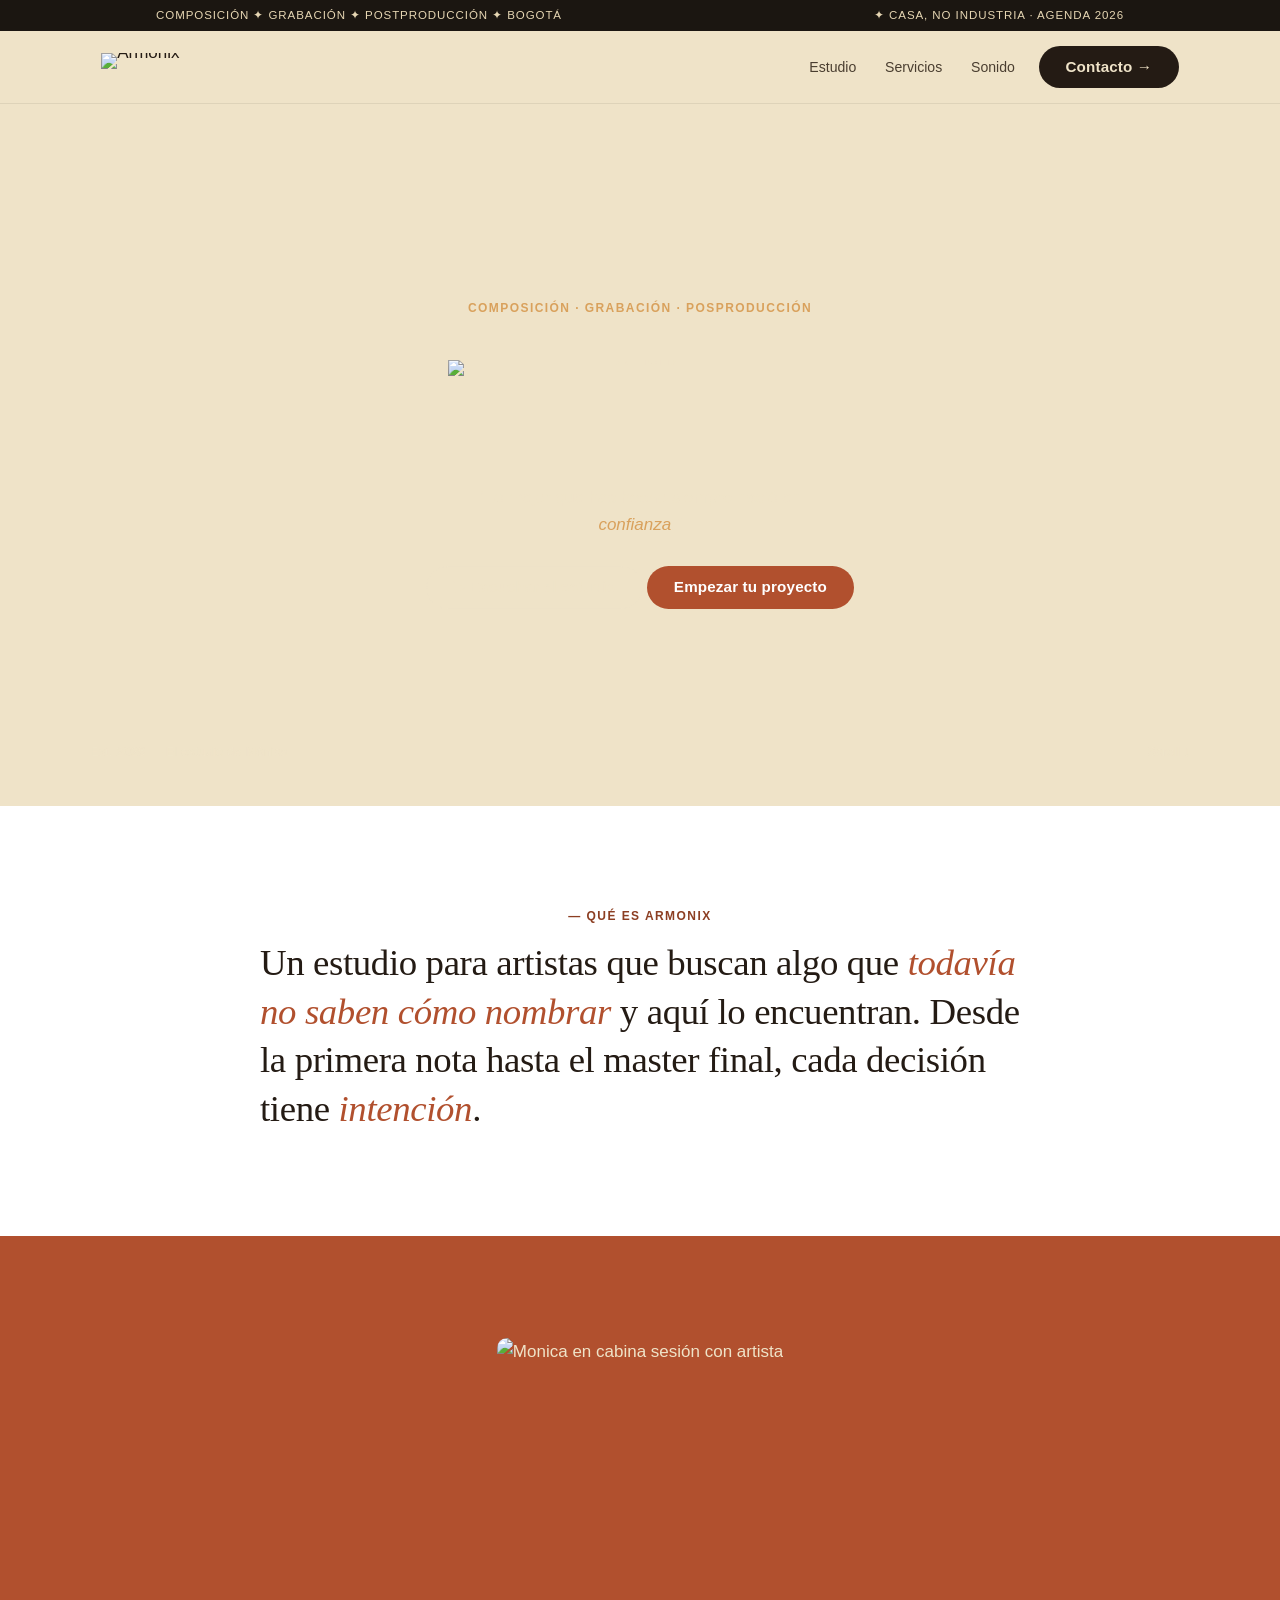
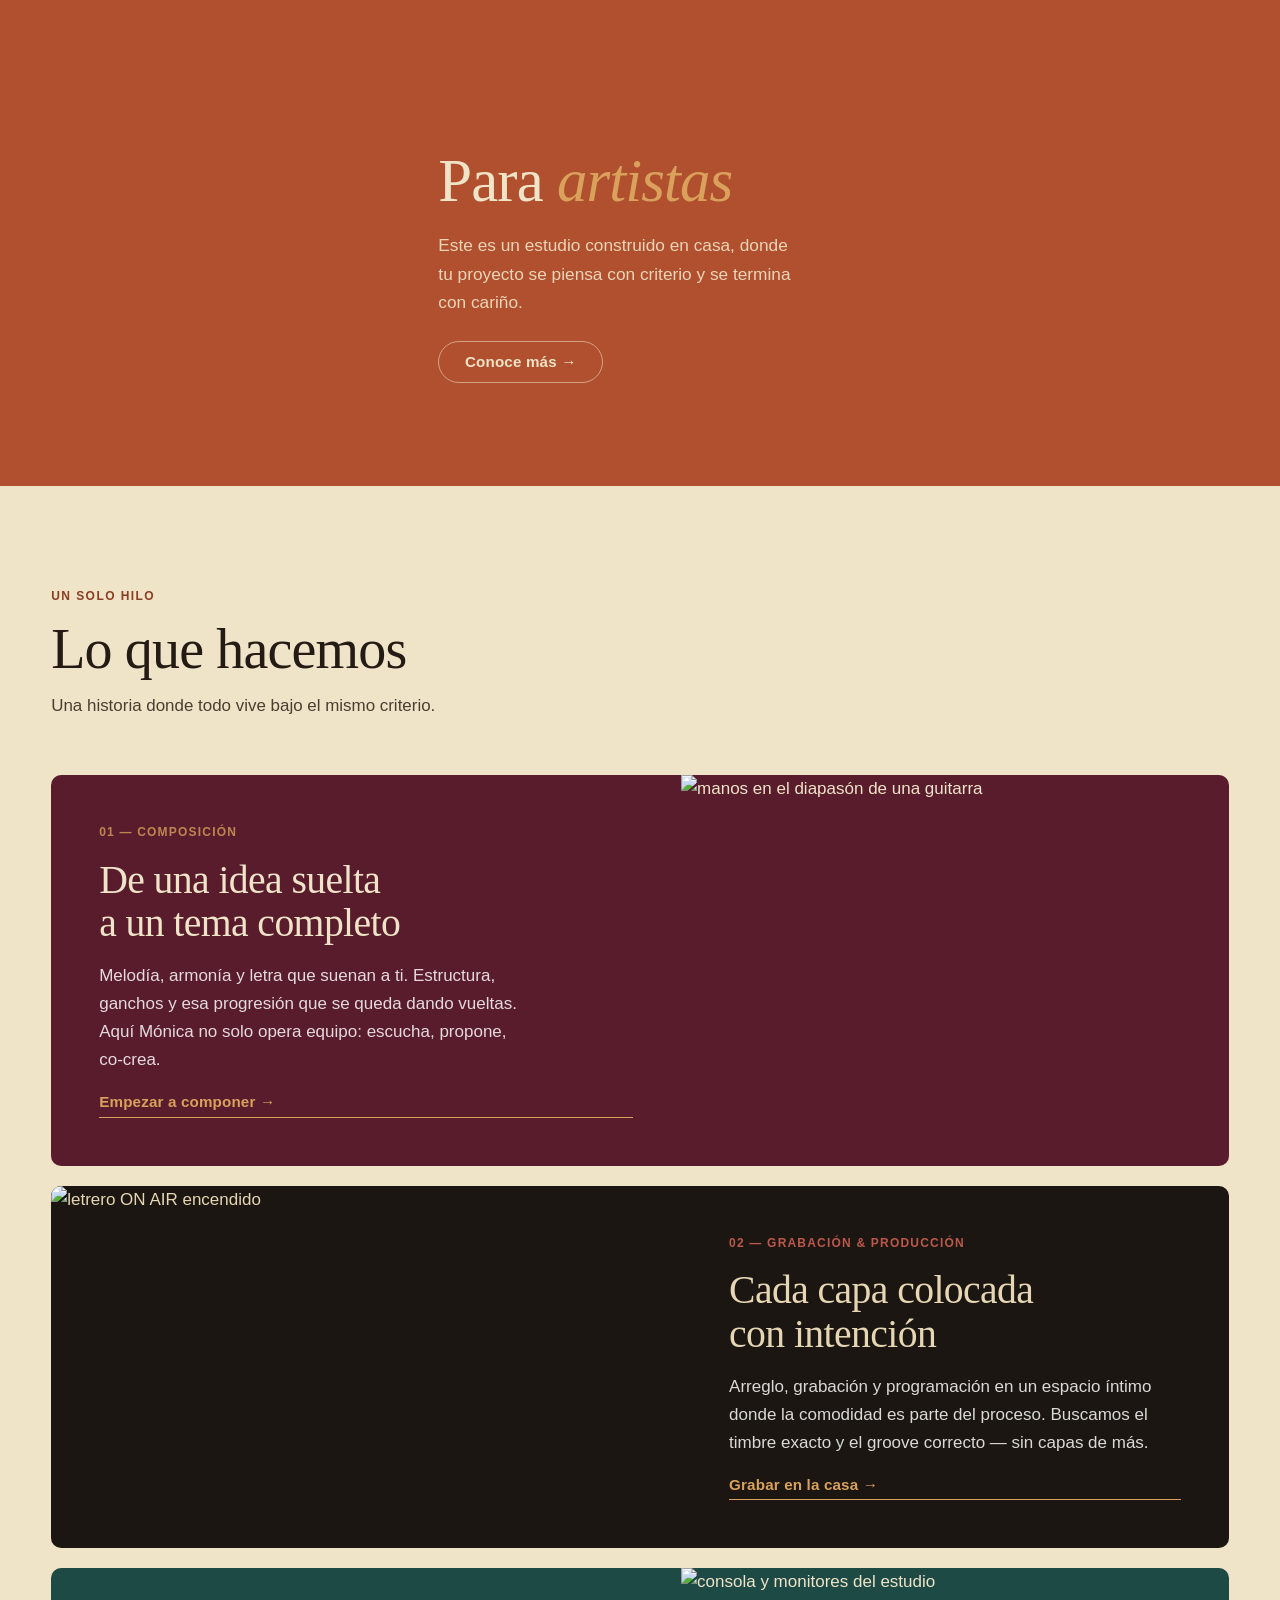
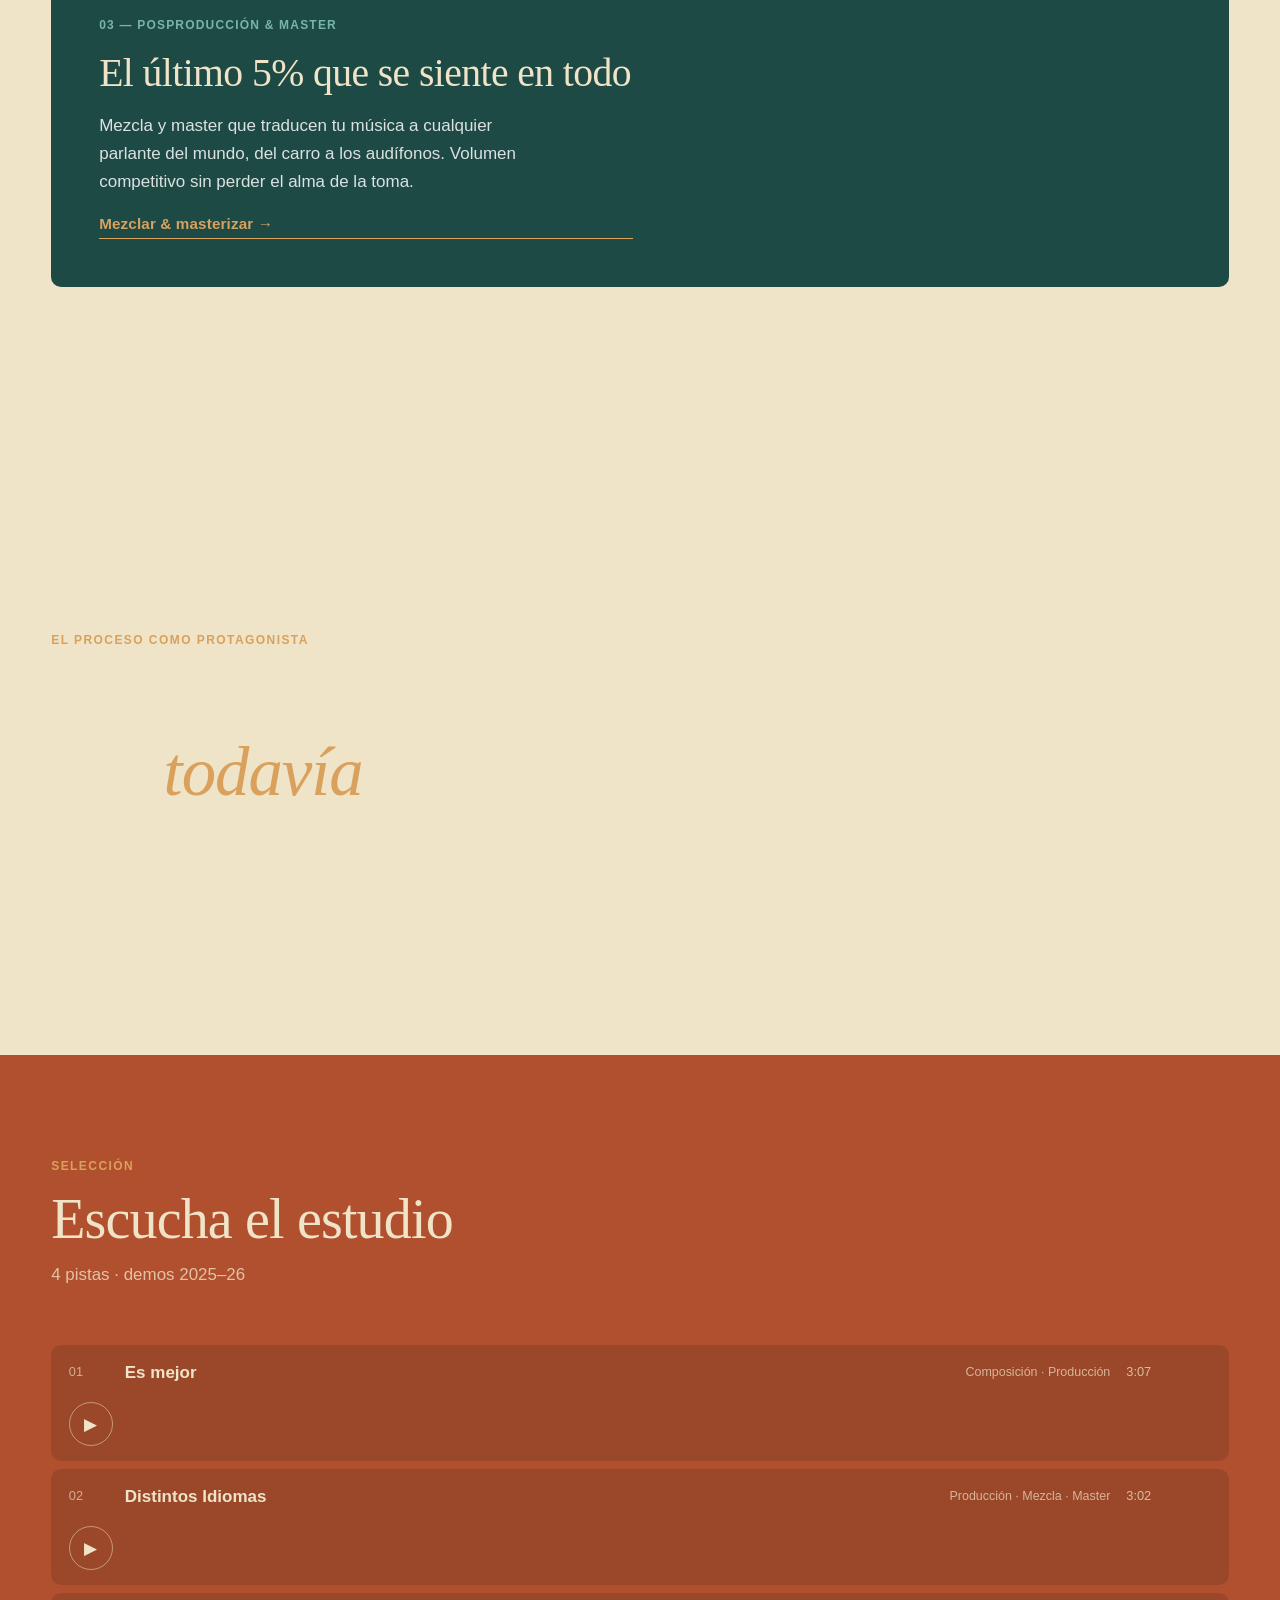
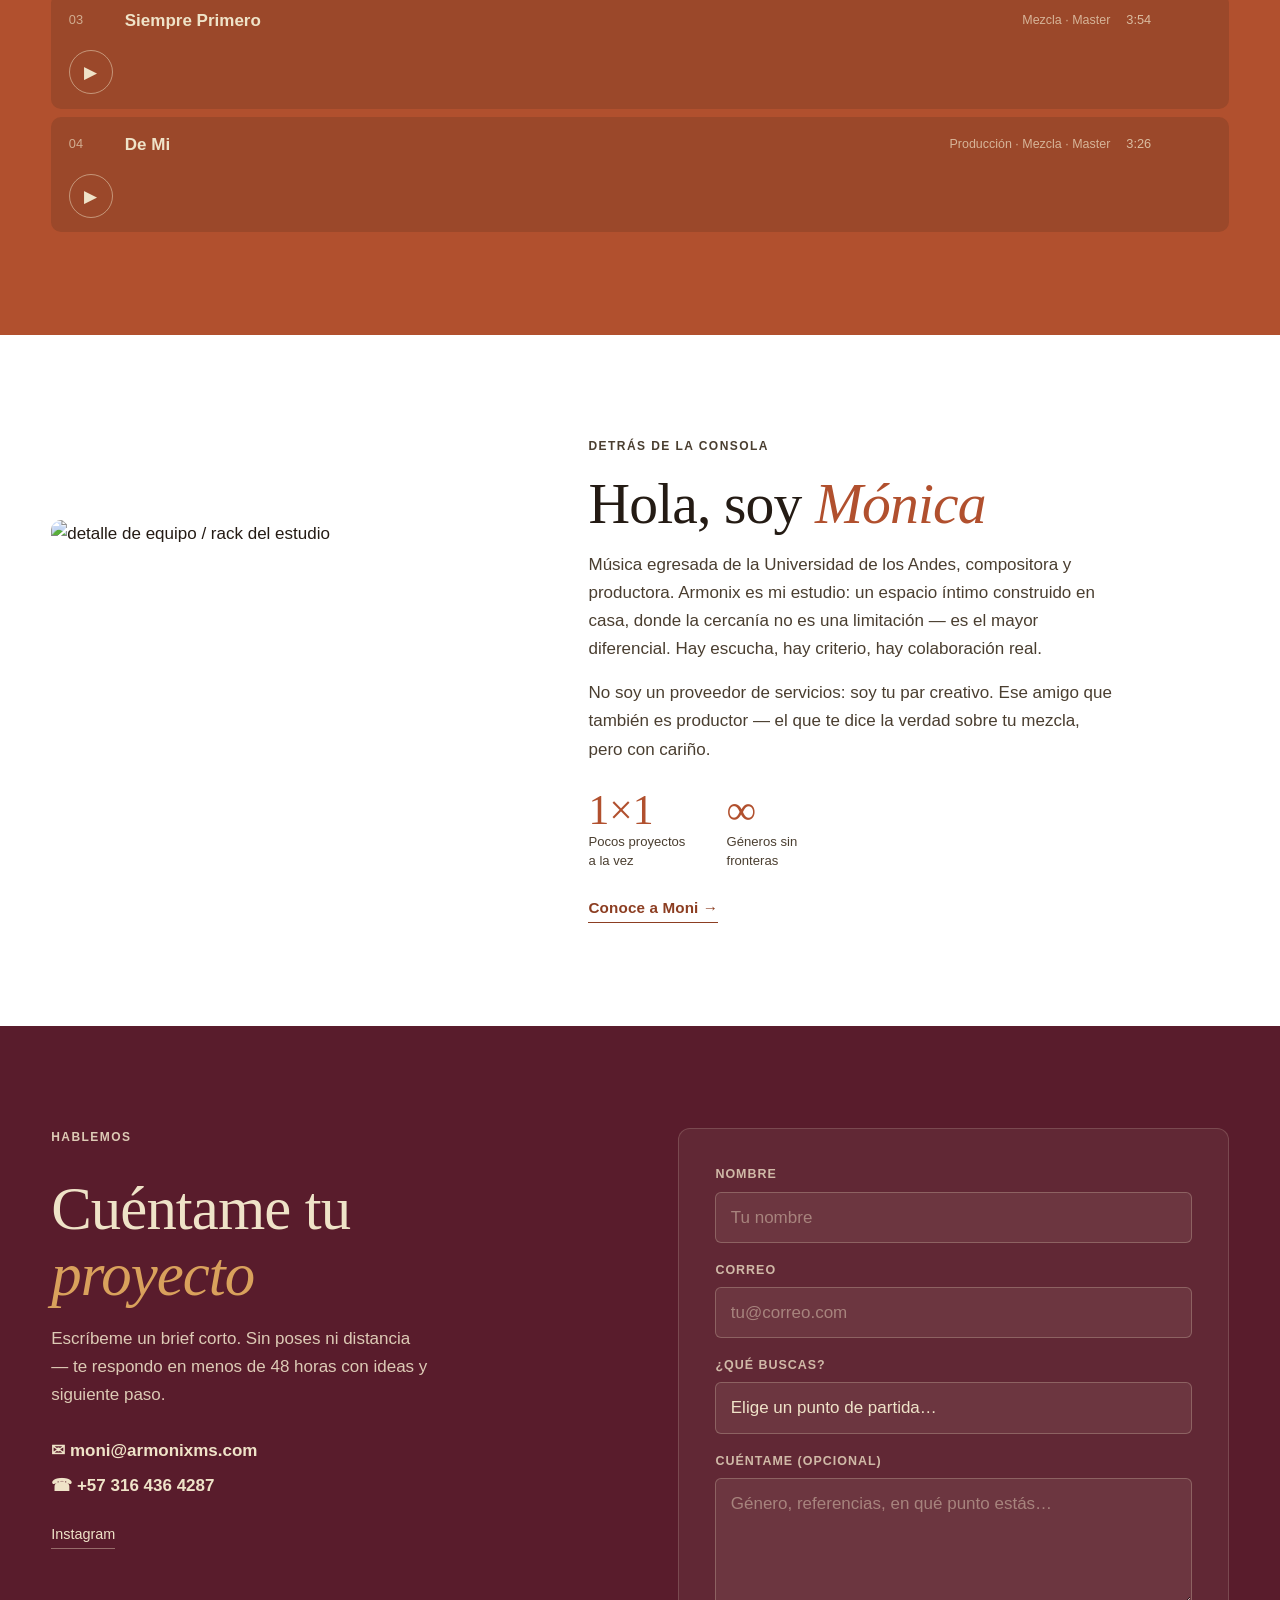
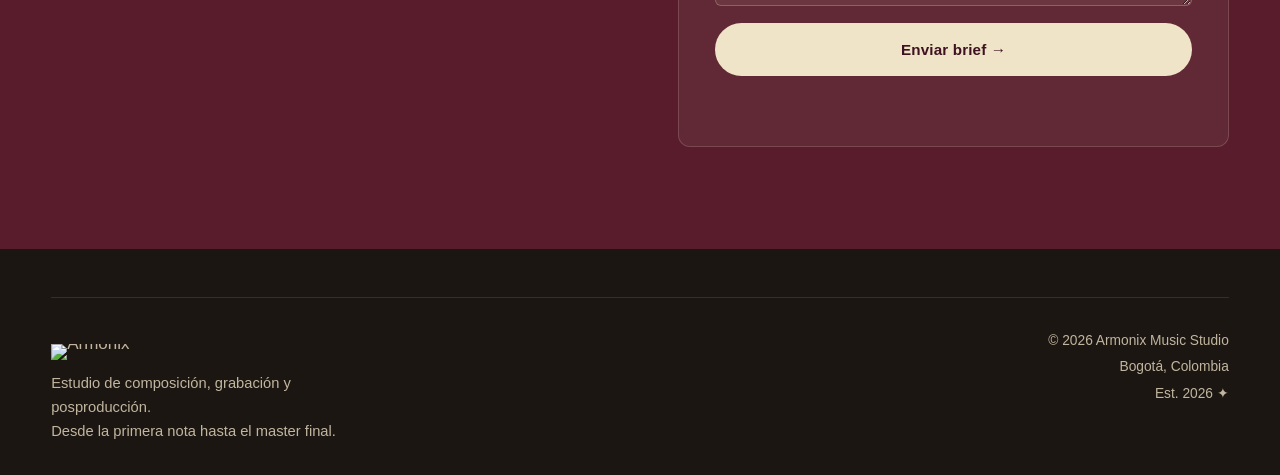
==== hidden.html @ f36034ac "create soon page, hide index page" ====
<!DOCTYPE html>
<html lang="es">
<head>
    <meta charset="UTF-8">
    <meta name="viewport" content="width=device-width, initial-scale=1.0">
    <title>Armonix — Estudio de composición, grabación y posproducción</title>
    <meta name="description" content="Armonix, el estudio de Mónica. Composición, grabación y posproducción en Bogotá. Casa, no industria.">
    <link rel="preconnect" href="https://fonts.googleapis.com">
    <link rel="preconnect" href="https://fonts.gstatic.com" crossorigin>
    <link href="https://fonts.googleapis.com/css2?family=Fraunces:ital,opsz,wght@0,9..144,300;0,9..144,400;0,9..144,500;0,9..144,600;1,9..144,400;1,9..144,500&family=Inter:wght@400;500;600;700&display=swap" rel="stylesheet">
    <link rel="stylesheet" href="styles.css">
    <link rel="stylesheet" href="header.css">
    <link rel="stylesheet" href="hero.css">
    <link rel="stylesheet" href="player.css">
</head>
<body>

<div class="ticker-top" aria-hidden="true">
    <span class="ticker-text">Composición ✦ Grabación ✦ Postproducción ✦ Bogotá</span>
    <span class="ticker-text-end">✦ Casa, no industria · Agenda 2026</span>
</div>

<header class="site-header">
    <div class="header-inner">
        <a href="#top" class="logo">
            <img src="https://storage.armonixms.com/logo/armonix.svg" alt="Armonix" class="logo-img">
        </a>
        <div class="header-right">
            <nav class="main-nav" id="mainNav">
                <button class="nav-close" id="navClose" aria-label="Cerrar menú">✕</button>
                <a href="#que-es">Estudio</a>
                <a href="#servicios">Servicios</a>
                <a href="#sonido">Sonido</a>
            </nav>
            <div>
                <a href="#contacto" class="btn btn-dark">Contacto →</a>
            </div>
            <button class="nav-toggle" id="navToggle" aria-label="Abrir menú" aria-expanded="false">
                <span></span><span></span><span></span>
            </button>
        </div>
    </div>
</header>

<main id="top">

    <!-- HERO -->
    <section class="hero" id="hero">
        <div class="hero-carousel" aria-hidden="true">
            <div class="hero-slide is-active" style="background-image: url(https://storage.armonixms.com/img/hero/1.jpg)"></div>
            <div class="hero-slide" style="background-image: url(https://storage.armonixms.com/img/hero/2.jpg)"></div>
            <div class="hero-slide" style="background-image: url(https://storage.armonixms.com/img/hero/3.jpg)"></div>

        </div>

        <div class="hero-content">
            <p class="eyebrow hero-eyebrow">Composición · Grabación · Posproducción</p>
            <a href="#top" class="logo">
                <img src="https://storage.armonixms.com/logo/armonix-cream.svg" alt="Armonix" class="logo-img">
            </a>
            <p class="hero-quote">“Lo mejor que has hecho siempre nació en<br class="lb"> <em>confianza</em>.”</p>
            <div class="hero-ctas">
                <a href="#sonido" class="btn btn-ghost">▶ Escuchar el estudio</a>
                <a href="#contacto" class="btn btn-solid">Empezar tu proyecto</a>
            </div>
        </div>

        <div class="hero-foot">
            <span>Est. 2026 — El estudio de Mónica</span>
            <span class="scroll-hint">Scroll ↓</span>
        </div>
    </section>

    <!-- QUÉ ES ARMONIX -->
    <section class="section section-white" id="que-es">
        <div class="narrow">
            <p class="eyebrow center">— Qué es Armonix</p>
            <p class="lede center">
                Un estudio para artistas que buscan algo que <em>todavía no saben cómo nombrar</em>
                y aquí lo encuentran. Desde la primera nota hasta el master final, cada
                decisión tiene <em class="accent">intención</em>.
            </p>
        </div>
    </section>

    <!-- PARA ARTISTAS -->
    <section class="section section-rust para-artistas">
        <img class="para-media" src="https://storage.armonixms.com/Fotos/Para%20artistas.jpg" alt="Monica en cabina sesión con artista">
        <div class="para-copy">
            <h2>Para <em>artistas</em></h2>
            <p>Este es un estudio construido en casa, donde tu proyecto se piensa con criterio y se termina con cariño.</p>
            <a href="#servicios" class="btn btn-outline-light">Conoce más →</a>
        </div>
    </section>

    <!-- LO QUE HACEMOS -->
    <section class="section section-cream" id="servicios">
        <div class="section-head">
            <p class="eyebrow">Un solo hilo</p>
            <h2>Lo que hacemos</h2>
            <p class="section-sub">Una historia donde todo vive bajo el mismo criterio.</p>
        </div>

        <div class="services-grid">

            <article class="service-card card-maroon">
                <div class="service-copy">
                    <p class="service-num">01 — Composición</p>
                    <h3>De una idea suelta a un tema completo</h3>
                    <p>Melodía, armonía y letra que suenan a ti. Estructura, ganchos y esa progresión que se queda dando vueltas. Aquí Mónica no solo opera equipo: escucha, propone, co-crea.</p>
                    <a href="#contacto" class="link-arrow">Empezar a componer →</a>
                </div>
                <img class="service-media" src="https://storage.armonixms.com/img/servicios/1.jpg" alt="manos en el diapasón de una guitarra">
            </article>

            <article class="service-card card-black">
                <img class="service-media" src="https://storage.armonixms.com/Fotos/Cada%20capa%20colocada%20con%20intencion.jpg" alt="letrero ON AIR encendido">
                <div class="service-copy">
                    <p class="service-num">02 — Grabación &amp; Producción</p>
                    <h3>Cada capa colocada con intención</h3>
                    <p>Arreglo, grabación y programación en un espacio íntimo donde la comodidad es parte del proceso. Buscamos el timbre exacto y el groove correcto — sin capas de más.</p>
                    <a href="#contacto" class="link-arrow">Grabar en la casa →</a>
                </div>
            </article>

            <article class="service-card card-teal">
                <div class="service-copy">
                    <p class="service-num">03 — Posproducción &amp; Master</p>
                    <h3>El último 5% que se siente en todo</h3>
                    <p>Mezcla y master que traducen tu música a cualquier parlante del mundo, del carro a los audífonos. Volumen competitivo sin perder el alma de la toma.</p>
                    <a href="#contacto" class="link-arrow">Mezclar &amp; masterizar →</a>
                </div>
                <img class="service-media" src="https://storage.armonixms.com/Fotos/El%20ultimo%205%25.jpg" alt="consola y monitores del estudio">
            </article>

        </div>
    </section>

    <!-- FULL BLEED PHOTO / PROCESO -->
    <section class="section-fullbleed">
        <div class="fullbleed-overlay">
            <p class="eyebrow eyebrow-light">El proceso como protagonista</p>
            <h2>Encuentra eso<br>que <em>todavía</em> no<br>sabes nombrar</h2>
            <p class="fullbleed-copy">Trabajamos pocos proyectos a la vez para poder perseguir esa idea difícil, la que se siente inevitable cuando por fin aparece.</p>
        </div>
    </section>

    <!-- ESCUCHA EL ESTUDIO -->
    <section class="section section-rust" id="sonido">
        <div class="section-head">
            <p class="eyebrow eyebrow-light">Selección</p>
            <h2>Escucha el estudio</h2>
            <p class="section-sub light-sub">4 pistas · demos 2025–26</p>
        </div>

        <div class="player" id="player">
            <ol class="track-list" id="trackList">
                <li class="track" data-title="Es Mejor" data-src="https://storage.armonixms.com/audio/v2/es_mejor.wav">
                    <span class="track-num">01</span>
                    <span class="track-name">Es mejor</span>
                    <span class="track-tags">Composición · Producción</span>
                    <span class="track-duration">3:07</span>
                    <div class="track-wave" aria-hidden="true">
                        <span></span><span></span><span></span><span></span><span></span>
                    </div>
                    <button class="track-play" aria-label="Reproducir Es mejor">▶</button>
                </li>
                <li class="track" data-title="Distintos Idiomas" data-src="https://storage.armonixms.com/audio/v2/distintos_idiomas.wav">
                    <span class="track-num">02</span>
                    <span class="track-name">Distintos Idiomas</span>
                    <span class="track-tags">Producción · Mezcla · Master</span>
                    <span class="track-duration">3:02</span>
                    <div class="track-wave" aria-hidden="true">
                        <span></span><span></span><span></span><span></span><span></span>
                    </div>
                    <button class="track-play" aria-label="Reproducir Distintos Idiomas">▶</button>
                </li>
                <li class="track" data-title="Siempre Primero" data-src="https://storage.armonixms.com/audio/v2/siempre_primero.wav">
                    <span class="track-num">03</span>
                    <span class="track-name">Siempre Primero</span>
                    <span class="track-tags">Mezcla · Master</span>
                    <span class="track-duration">3:54</span>
                    <div class="track-wave" aria-hidden="true">
                        <span></span><span></span><span></span><span></span><span></span>
                    </div>
                    <button class="track-play" aria-label="Reproducir Siempre Primero">▶</button>
                </li>
                <li class="track" data-title="Ceniza tibia" data-src="https://storage.armonixms.com/audio/v2/de_mi.wav">
                    <span class="track-num">04</span>
                    <span class="track-name">De Mi</span>
                    <span class="track-tags">Producción · Mezcla · Master</span>
                    <span class="track-duration">3:26</span>
                    <div class="track-wave" aria-hidden="true">
                        <span></span><span></span><span></span><span></span><span></span>
                    </div>
                    <button class="track-play" aria-label="Reproducir De Mi">▶</button>
                </li>
            </ol>
        </div>
    </section>

    <!-- DETRÁS DE LA CONSOLA -->
    <section class="section section-white">
        <div class="bio-section">
            <img class="bio-media" src="https://storage.armonixms.com/Fotos/Conoce%20a%20moni.jpg" alt="detalle de equipo / rack del estudio">
            <div class="bio-copy">
                <p class="eyebrow">Detrás de la consola</p>
                <h2>Hola, soy <em>Mónica</em></h2>
                <p>Música egresada de la Universidad de los Andes, compositora y productora. Armonix es mi estudio: un espacio íntimo construido en casa, donde la cercanía no es una limitación — es el mayor diferencial. Hay escucha, hay criterio, hay colaboración real.</p>
                <p>No soy un proveedor de servicios: soy tu par creativo. Ese amigo que también es productor — el que te dice la verdad sobre tu mezcla, pero con cariño.</p>
                <div class="bio-stats">
                    <div><span class="stat-num">1×1</span><span class="stat-label">Pocos proyectos a la vez</span></div>
                    <div><span class="stat-num">∞</span><span class="stat-label">Géneros sin fronteras</span></div>
                </div>
                <a href="#contacto" class="link-arrow">Conoce a Moni →</a>
            </div>
        </div>
    </section>

    <!-- CONTACTO -->
    <section class="section section-maroon" id="contacto">
        <div class="contact-grid">
            <div class="contact-copy">
                <p class="eyebrow eyebrow-light">Hablemos</p>
                <h2>Cuéntame tu<br><em>proyecto</em></h2>
                <p>Escríbeme un brief corto. Sin poses ni distancia — te respondo en menos de 48 horas con ideas y siguiente paso.</p>
                <div class="contact-details">
                    <a href="mailto:moni@armonixms.com">✉ moni@armonixms.com</a>
                    <a href="tel:+573164364287">☎ +57 316 436 4287</a>
                </div>
                <div class="contact-social">
                    <a href="https://www.instagram.com/armonixstudio/">Instagram</a>
                </div>
            </div>

            <form class="contact-form" id="contactForm">
                <label class="field">
                    <span>Nombre</span>
                    <input type="text" name="name" placeholder="Tu nombre" required>
                </label>
                <label class="field">
                    <span>Correo</span>
                    <input type="email" name="email" placeholder="tu@correo.com" required>
                </label>
                <label class="field">
                    <span>¿Qué buscas?</span>
                    <select name="tipo" required>
                        <option value="" selected disabled>Elige un punto de partida…</option>
                        <option value="composicion">Composición</option>
                        <option value="grabacion">Grabación &amp; producción</option>
                        <option value="posproduccion">Posproducción &amp; master</option>
                        <option value="no-se">Todavía no sé</option>
                    </select>
                </label>
                <label class="field">
                    <span>Cuéntame (opcional)</span>
                    <textarea name="message" rows="4" placeholder="Género, referencias, en qué punto estás…"></textarea>
                </label>
                <button type="submit" class="btn btn-cream">Enviar brief →</button>
                <p class="form-note" id="formNote" role="status" aria-live="polite"></p>
            </form>
        </div>
    </section>

</main>

<footer class="site-footer">
    <div class="footer-inner">
        <div>
            <a href="#top" class="logo">
                <img src="https://storage.armonixms.com/logo/armonix-cream.svg" alt="Armonix" class="logo-img">
            </a>
            <p class="footer-tagline">Estudio de composición, grabación y posproducción.<br>Desde la primera nota hasta el master final.</p>
        </div>
        <div class="footer-meta">
            <p>© 2026 Armonix Music Studio</p>
            <p>Bogotá, Colombia</p>
            <p>Est. 2026 ✦</p>
        </div>
    </div>
</footer>

<script src="script.js"></script>
</body>
</html>
---- styles.css ----
/* =========================================================
   ARMONIX — design tokens
   Display: ZT Bros Oskon 90s (self-hosted, 200/300/400 + italics)
   Body/UI: Figtree
   Palette:
     --cream        #EFE3C8  warm base / hero
     --white        #FFFFFF  editorial light sections
     --ink          #241B14  primary text on light
     --rust         #B1502E  terracotta accent sections
     --rust-deep    #8C3E22  hovers / borders on rust
     --maroon       #591C2C  card + contact section
     --maroon-deep  #43121F
     --near-black   #1B1611  darkest sections / footer
     --teal         #1E4A45  posproducción card
     --gold         #D9A15C  italic accent on dark bg
   ========================================================= */

/* ---------- ZT Bros Oskon 90s (self-hosted) ---------- */
@font-face{
    font-family: "ZT Bros Oskon 90s";
    src: url("https://storage.armonixms.com/typography/zt_bros_oskon_90s/ZTBrosOskon90s-ExtraLight.otf") format("opentype");
    font-weight: 200; font-style: normal; font-display: swap;
}
@font-face{
    font-family: "ZT Bros Oskon 90s";
    src: url("https://storage.armonixms.com/typography/zt_bros_oskon_90s/ZTBrosOskon90s-ExtLtIta.otf") format("opentype");
    font-weight: 200; font-style: italic; font-display: swap;
}
@font-face{
    font-family: "ZT Bros Oskon 90s";
    src: url("https://storage.armonixms.com/typography/zt_bros_oskon_90s/ZTBrosOskon90s-Light.otf") format("opentype");
    font-weight: 300; font-style: normal; font-display: swap;
}
@font-face{
    font-family: "ZT Bros Oskon 90s";
    src: url("https://storage.armonixms.com/typography/zt_bros_oskon_90s/ZTBrosOskon90s-LightItalic.otf") format("opentype");
    font-weight: 300; font-style: italic; font-display: swap;
}
@font-face{
    font-family: "ZT Bros Oskon 90s";
    src: url("https://storage.armonixms.com/typography/zt_bros_oskon_90s/ZTBrosOskon90s-Regular.otf") format("opentype");
    font-weight: 400; font-style: normal; font-display: swap;
}
@font-face{
    font-family: "ZT Bros Oskon 90s";
    src: url("https://storage.armonixms.com/typography/zt_bros_oskon_90s/ZTBrosOskon90s-Italic.otf") format("opentype");
    font-weight: 400; font-style: italic; font-display: swap;
}

:root{
    --cream: #EFE3C8;
    --cream-2: #E6D6B3;
    --white: #FFFFFF;
    --ink: #241B14;
    --ink-soft: #4A3E30;
    --rust: #B1502E;
    --rust-deep: #8C3E22;
    --maroon: #591C2C;
    --maroon-deep: #3E1220;
    --near-black: #1B1611;
    --near-black-2: #241E17;
    --teal: #1E4A45;
    --gold: #D9A15C;

    --font-display: "ZT Bros Oskon 90s", "Iowan Old Style", Georgia, serif;
    --font-body: "Figtree", -apple-system, BlinkMacSystemFont, "Segoe UI", sans-serif;

    --max: 1180px;
    --pad: clamp(1.25rem, 4vw, 3.5rem);
    --radius: 4px;
}

*, *::before, *::after{ box-sizing: border-box; }
html{ scroll-behavior: smooth; }
body{
    margin: 0;
    background: var(--cream);
    color: var(--ink);
    font-family: var(--font-body);
    font-size: 1.0625rem;
    line-height: 1.6;
    -webkit-font-smoothing: antialiased;
    text-rendering: optimizeLegibility;
}
img, svg{ display:block; max-width:100%; }
a{ color: inherit; text-decoration: none; }
h1,h2,h3{
    font-family: var(--font-display);
    font-weight: 400;
    margin: 0;
    letter-spacing: -0.015em;
    line-height: 1.08;
    text-wrap: balance;
}
p{ margin: 0; text-wrap: pretty; }
em{ font-style: italic; font-weight: 400; }
button, input, select, textarea{ font-family: inherit; font-size: inherit; color: inherit; }

@media (prefers-reduced-motion: reduce){
    html{ scroll-behavior: auto; }
    *{ animation-duration: 0.01ms !important; animation-iteration-count: 1 !important; transition-duration: 0.01ms !important; }
}

:focus-visible{
    outline: 2px solid var(--gold);
    outline-offset: 3px;
}

/* ---------- utility ---------- */
.eyebrow{
    font-family: var(--font-body);
    text-transform: uppercase;
    letter-spacing: 0.12em;
    font-size: 0.75rem;
    font-weight: 600;
    line-height: 1.4;
    color: var(--rust-deep);
    margin: 0 0 0.9rem;
}
.eyebrow.center{ text-align: center; }
.eyebrow-light{ color: var(--gold); }

.section{ padding: clamp(3.5rem, 8vw, 6.5rem) var(--pad); }
.section-white{ background: var(--white); }
.section-cream{ background: var(--cream); }
.section-rust{ background: var(--rust); color: var(--cream); }
.section-maroon{ background: var(--maroon); color: var(--cream); }
.section-black{ background: var(--near-black); color: var(--cream-2); }
.section-rust .eyebrow{ color: var(--gold); }

.narrow{ max-width: 760px; margin: 0 auto; }
.section-head{ max-width: var(--max); margin: 0 auto clamp(2.5rem, 6vw, 3.5rem); }
.section-head h2{ font-size: clamp(2.4rem, 5vw, 3.5rem); margin-top: 0.25rem; }
.section-sub{ margin-top: 0.75rem; color: var(--ink-soft); max-width: 46ch; font-size: 1.06rem; }
.light-sub{ color: rgba(239,227,200,0.78); }

.lede{
    font-family: var(--font-display);
    font-size: clamp(1.65rem, 3.6vw, 2.3rem);
    line-height: 1.32;
    font-weight: 400;
    letter-spacing: -0.01em;
    color: var(--ink);
}
.lede em{ color: var(--rust); }
.lede .accent{ color: var(--rust); }

/* ---------- buttons / links ---------- */
.btn{
    display: inline-flex;
    align-items: center;
    gap: 0.4rem;
    padding: 0.65rem 1.6rem;
    border-radius: 999px;
    font-size: 0.95rem;
    font-weight: 600;
    letter-spacing: 0.01em;
    line-height: 1.3;
    border: 1px solid transparent;
    cursor: pointer;
    transition: transform 0.2s ease, background 0.2s ease, border-color 0.2s ease, color 0.2s ease;
    white-space: nowrap;
}
.btn:hover{ transform: translateY(-2px); }
.btn-dark{ background: var(--ink); color: var(--cream); }
.btn-dark:hover{ background: var(--near-black); }
.btn-solid{ background: var(--rust); color: var(--white); }
.btn-solid:hover{ background: var(--rust-deep); }
.btn-ghost{ background: transparent; color: var(--ink); border-color: var(--ink); }
.btn-ghost:hover{ background: var(--ink); color: var(--cream); }
.btn-outline-light{ background: transparent; color: var(--cream); border-color: rgba(239,227,200,0.55); }
.btn-outline-light:hover{ background: var(--cream); color: var(--rust-deep); }
.btn-cream{ background: var(--cream); color: var(--maroon-deep); width: 100%; justify-content: center; padding: 0.95rem 1.6rem; }
.btn-cream:hover{ background: var(--white); }

.link-arrow{
    display: inline-block;
    font-weight: 600;
    font-size: 0.95rem;
    letter-spacing: 0.01em;
    color: var(--rust-deep);
    border-bottom: 1px solid currentColor;
    padding-bottom: 2px;
    transition: opacity 0.2s ease;
}
.link-arrow:hover{ opacity: 0.7; }
.link-arrow.light{ color: var(--gold); }

/* ---------- placeholder image blocks ---------- */
.ph-image{
    position: relative;
    overflow: hidden;
    min-height: 220px;
}
.ph-inner{
    position: absolute;
    inset: 0;
    display: flex;
    align-items: center;
    justify-content: center;
}
.ph-icon{ width: 15%; height: 15%; min-width: 28px; min-height: 28px; fill: rgba(255,255,255,0.55); }
.ph-image::after{
    content: attr(data-label);
    position: absolute;
    left: 0.75rem;
    bottom: 0.65rem;
    font-size: 0.7rem;
    color: rgba(255,255,255,0.85);
    background: rgba(20,15,10,0.45);
    padding: 0.25rem 0.55rem;
    border-radius: 3px;
    max-width: calc(100% - 1.5rem);
}

/* ---------- para artistas ---------- */
.para-artistas{
    display: flex;
    align-items: center;
    flex-direction: column;
    gap: 50px;
    margin: 0;
}
.para-media{
    min-height: 360px;
    border-radius: 10px;
    max-width: 40%;
}
.para-copy{
    display: flex;
    flex-direction: column;
    gap: 1.1rem;
    justify-content: center;
}
.para-copy h2{ font-size: clamp(2.5rem, 5.4vw, 3.8rem); }
.para-copy h2 em{ color: var(--gold); }
.para-copy p{ max-width: 42ch; color: rgba(239,227,200,0.9); font-size: 1.08rem; line-height: 1.65; }
.para-copy .btn{ align-self: flex-start; margin-top: 0.4rem; }

/* ---------- services ---------- */
.services-grid{
    max-width: var(--max);
    margin: 0 auto;
    display: flex;
    flex-direction: column;
    gap: 1.25rem;
}
.service-card{
    display: grid;
    grid-template-columns: 1.15fr 1fr;
    border-radius: 10px;
    overflow: hidden;
    min-height: 300px;
}
.service-copy{
    padding: clamp(2rem, 4vw, 3rem);
    display: flex;
    flex-direction: column;
    gap: 1rem;
    justify-content: center;
}
.service-num{
    text-transform: uppercase;
    letter-spacing: 0.1em;
    font-size: 0.75rem;
    font-weight: 700;
    opacity: 0.8;
}
.service-card h3{ font-size: clamp(1.85rem, 3.1vw, 2.6rem); line-height: 1.1; }
.service-card p{ color: rgba(255,255,255,0.84); max-width: 46ch; line-height: 1.65; }
.service-card .link-arrow{ color: var(--gold); }
.card-maroon{ background: var(--maroon); color: var(--cream); }
.card-black{ background: var(--near-black); color: var(--cream-2); }
.card-teal{ background: var(--teal); color: var(--cream); }
.card-maroon .service-num{ color: var(--gold); }
.card-black .service-num{ color: #E3695A; }
.card-teal .service-num{ color: #8FCFC2; }

.onair-glow{
    font-family: var(--font-display);
    font-style: italic;
    font-size: clamp(1.8rem, 4.4vw, 2.9rem);
    color: #ff5b45;
    text-shadow: 0 0 8px rgba(255,91,69,0.85), 0 0 24px rgba(255,91,69,0.55), 0 0 46px rgba(255,91,69,0.35);
    letter-spacing: 0.08em;
    animation: flicker 3.6s infinite;
}
@keyframes flicker{
    0%, 92%, 100%{ opacity: 1; }
    93%{ opacity: 0.6; }
    95%{ opacity: 1; }
    96%{ opacity: 0.7; }
}
.ph-onair{ background: linear-gradient(160deg, #171310, #0c0a08); }
.ph-onair::after{ display:none; }

/* ---------- full bleed ---------- */
.section-fullbleed{
    position: relative;
    min-height: 74vh;
    display: flex;
    align-items: flex-end;
    padding: clamp(2.5rem, 6vw, 4.5rem) var(--pad);
    background-image: url(https://storage.armonixms.com/img/encuentra.jpg);
    background-size: cover;
    background-position: center;
    background-repeat: no-repeat;
}
.fullbleed-overlay{ max-width: 640px; color: var(--cream); }
.fullbleed-overlay h2{ font-size: clamp(2.5rem, 6vw, 4.3rem); margin: 0.5rem 0 1.1rem; line-height: 1.05; }
.fullbleed-overlay h2 em{ color: var(--gold); }
.fullbleed-copy{ max-width: 46ch; color: rgba(239,227,200,0.88); font-size: 1.08rem; line-height: 1.65; }

/* ---------- bio ---------- */
.bio-section{
    display: grid;
    grid-template-columns: 0.85fr 1.15fr;
    gap: clamp(2rem, 5vw, 4rem);
    align-items: center;
    max-width: var(--max);
    margin: 0 auto;
}
.bio-media{ border-radius: 10px; min-height: 320px; }
.bio-copy h2{ font-size: clamp(2.5rem, 4.8vw, 3.6rem); margin: 0.25rem 0 1rem; }
.bio-copy h2 em{ color: var(--rust); }
.bio-copy p{ margin-bottom: 1rem; color: var(--ink-soft); max-width: 56ch; line-height: 1.65; }
.bio-stats{ display: flex; gap: 2.25rem; margin: 1.5rem 0; flex-wrap: wrap; }
.bio-stats > div{ display: flex; flex-direction: column; }
.stat-num{ font-family: var(--font-display); font-size: 2.6rem; line-height: 1.1; color: var(--rust); }
.stat-label{ font-size: 0.82rem; line-height: 1.4; color: var(--ink-soft); max-width: 14ch; }

/* ---------- apuntes ---------- */
.section-head-row{
    display: flex;
    justify-content: space-between;
    align-items: flex-end;
    gap: 1.5rem;
    flex-wrap: wrap;
}
.notes-grid{
    max-width: var(--max);
    margin: 0 auto;
    display: grid;
    grid-template-columns: repeat(4, 1fr);
    gap: 1.25rem;
}
.note-card{ display: flex; flex-direction: column; gap: 0.6rem; }
.note-media{ border-radius: 8px; min-height: 150px; }
.note-tag{ font-size: 0.75rem; letter-spacing: 0.08em; text-transform: uppercase; color: var(--gold); font-weight: 600; }
.note-card h3{ font-size: 1.3rem; line-height: 1.25; color: var(--cream-2); }

/* ---------- contact ---------- */
.contact-grid{
    max-width: var(--max);
    margin: 0 auto;
    display: grid;
    grid-template-columns: 1fr 1fr;
    gap: clamp(2.5rem, 6vw, 5rem);
    align-items: start;
}
.contact-copy h2{ font-size: clamp(2.5rem, 5.4vw, 3.8rem); margin: 0.25rem 0 1.1rem; }
.contact-copy h2 em{ color: var(--gold); }
.contact-copy p{ color: rgba(239,227,200,0.88); max-width: 44ch; margin-bottom: 1.75rem; line-height: 1.65; }
.contact-details{ display: flex; flex-direction: column; gap: 0.5rem; margin-bottom: 1.5rem; }
.contact-details a{ font-weight: 600; }
.contact-details a:hover{ color: var(--gold); }
.contact-social{ display: flex; gap: 1.25rem; }
.contact-social a{ font-size: 0.9rem; font-weight: 500; border-bottom: 1px solid rgba(239,227,200,0.4); padding-bottom: 2px; }
.contact-social a:hover{ color: var(--gold); border-color: var(--gold); }

.contact-form{
    background: rgba(239,227,200,0.06);
    border: 1px solid rgba(239,227,200,0.18);
    border-radius: 12px;
    padding: clamp(1.5rem, 3vw, 2.25rem);
    display: flex;
    flex-direction: column;
    gap: 1.1rem;
}
.field{ display: flex; flex-direction: column; gap: 0.4rem; }
.field span{ font-size: 0.78rem; text-transform: uppercase; letter-spacing: 0.08em; color: rgba(239,227,200,0.78); font-weight: 600; }
.field input, .field select, .field textarea{
    background: rgba(239,227,200,0.08);
    border: 1px solid rgba(239,227,200,0.25);
    border-radius: 6px;
    padding: 0.75rem 0.9rem;
    color: var(--cream);
    line-height: 1.5;
}
.field input::placeholder, .field textarea::placeholder{ color: rgba(239,227,200,0.45); }
.field select{ appearance: none; }
.field select option{ color: var(--ink); }
.field input:focus, .field select:focus, .field textarea:focus{ border-color: var(--gold); }
.form-note{ font-size: 0.88rem; color: var(--gold); min-height: 1.2em; }

/* ---------- footer ---------- */
.site-footer{ background: var(--near-black); color: rgba(239,227,200,0.78); padding: 3rem var(--pad) 2rem; }
.footer-inner{
    max-width: var(--max);
    margin: 0 auto;
    display: flex;
    justify-content: space-between;
    gap: 2rem;
    flex-wrap: wrap;
    border-top: 1px solid rgba(239,227,200,0.12);
    padding-top: 2rem;
}
.footer-logo{ color: var(--cream); margin-bottom: 0.75rem; }
.footer-tagline{ font-size: 0.92rem; line-height: 1.6; max-width: 36ch; }
.footer-meta{ text-align: right; font-size: 0.86rem; display: flex; flex-direction: column; gap: 0.25rem; }

/* =========================================================
   RESPONSIVE
   ========================================================= */
@media (max-width: 900px){
    .para-artistas{ gap: 20px; }
    .para-media{ min-height: 260px; max-width: 90%; }
    .service-card{ grid-template-columns: 1fr; }
    .service-media{ min-height: 200px; order: -1; }
    .bio-section{ grid-template-columns: 1fr; }
    .bio-media{ min-height: 240px; }
    .notes-grid{ grid-template-columns: repeat(2, 1fr); }
    .contact-grid{ grid-template-columns: 1fr; }
    .footer-inner{ flex-direction: column; }
    .footer-meta{ text-align: left; }
}

@media (max-width: 560px){
    .notes-grid{ grid-template-columns: 1fr; }
}
---- header.css ----
/* ---------- top ticker ---------- */
.ticker-top{
    display: flex;
    flex-direction: row;
    background: var(--near-black);
    color: var(--cream-2);
    overflow: hidden;
    white-space: nowrap;
    font-size: 0.72rem;
    letter-spacing: 0.08em;
    text-transform: uppercase;
    padding: 0.4rem 0;
}
.ticker-text{
    max-width: var(--max);
    margin: 0 auto;
    display: flex;
    align-items: center;
}
.ticker-text-end{
    max-width: var(--max);
    margin: 0 auto;
    display: flex;
    align-items: center;
}


.site-header{
    position: sticky;
    top: 0;
    z-index: 50;
    background: rgba(239,227,200,0.92);
    backdrop-filter: blur(8px);
    border-bottom: 1px solid rgba(36,27,20,0.08);
}
.header-inner{
    max-width: var(--max);
    margin: 0 auto;
    padding: 0.9rem var(--pad);
    display: flex;
    align-items: center;
    justify-content: space-between;
    gap: 1.5rem;
}
.header-right{
    display: flex;
    align-items: center;
    justify-content: space-between;
    gap: 1.5rem;
}
.logo{
    display: inline-flex;
    align-items: center;
    line-height: 0;
}
.logo-img{
    display: block;
    height: 28px;
    width: auto;
    aspect-ratio: 240 / 60;   /* use your viewBox width / height */
}
.hero-content .logo-img{
    height: clamp(48px, 8vw, 96px);
}
.main-nav{ display: flex; gap: 1.8rem;}
.main-nav a{
    font-size: 0.88rem;
    font-weight: 500;
    color: var(--ink-soft);
    transition: color 0.2s ease;
}
.main-nav a:hover{ color: var(--rust-deep); }
.nav-toggle{
    display: none;
    flex-direction: column;
    gap: 4px;
    background: none;
    border: none;
    cursor: pointer;
    padding: 6px;
}
.nav-toggle span{ width: 20px; height: 2px; background: var(--ink); display: block; }


.nav-close{
    display: none;
    position: absolute;
    top: 1.2rem;
    right: 1.2rem;
    width: 40px;
    height: 40px;
    align-items: center;
    justify-content: center;
    font-size: 1.4rem;
    line-height: 1;
    color: var(--ink);
    background: none;
    border: none;
    cursor: pointer;
}
.nav-close:hover{ color: var(--rust-deep); }

body.nav-open .nav-close{ display: flex; }

/* backdrop-filter makes the header the containing block for
   position:fixed children, which breaks the full-height panel */
body.nav-open .site-header{
    backdrop-filter: none;
}


/* =========================================================
   RESPONSIVE
   ========================================================= */
@media (max-width: 900px){
    .ticker-text{ display: none; }
    .main-nav{ display: none; }
    .nav-toggle{ display: flex; }
}

@media (max-width: 560px){
    .header-inner{ padding: 0.75rem var(--pad); }
}

/* mobile nav open state */
body.nav-open .main-nav{
    display: flex;
    flex-direction: column;
    position: fixed;
    top: 0; right: 0;
    height: 100vh;
    width: min(78vw, 320px);
    background: var(--cream);
    padding: 5.5rem 2rem 2rem;
    gap: 1.5rem;
    box-shadow: -8px 0 24px rgba(0,0,0,0.15);
    z-index: 60;
}
body.nav-open .main-nav a{ font-size: 1.1rem; }
---- hero.css ----
/* ---------- hero ---------- */
.hero{
    position: relative;
    min-height: 78vh;
    display: flex;
    flex-direction: column;
    align-items: center;
    justify-content: center;
    text-align: center;
    padding: clamp(3rem, 8vw, 5rem) var(--pad);
    gap: 1.75rem;
    overflow: hidden;
    color: var(--cream);
}
.hero-carousel{
    position: absolute;
    inset: 0;
    z-index: 0;
}
.hero-slide{
    position: absolute;
    inset: 0;
    background-size: cover;
    background-position: center;
    opacity: 0;
    transition: opacity 1.6s ease;
}
.hero-slide.is-active{ opacity: 1; }
.hero-content{
    position: relative;
    z-index: 1;
    display: flex;
    flex-direction: column;
    align-items: center;
    gap: 1.75rem;
}
.hero .hero-eyebrow{ color: var(--gold); }
.hero-quote em{ color: var(--gold); }
.hero .btn-ghost{ color: var(--cream); border-color: rgba(239,227,200,0.6); }
.hero .btn-ghost:hover{ background: var(--cream); color: var(--ink); }

.hero-foot{
    position: absolute;
    left: 50%;
    bottom: clamp(1.5rem, 4vw, 2.75rem);
    transform: translateX(-50%);
    z-index: 1;
    width: min(92%, 1100px);
    display: flex;
    justify-content: space-between;
    align-items: center;
    font-size: 0.82rem;
    color: rgba(239,227,200,0.75);
}

.scroll-hint{ animation: bob 2.4s ease-in-out infinite; }
@keyframes bob{
    0%,100%{ transform: translateY(0); }
    50%{ transform: translateY(4px); }
}
---- player.css ----
.track{
    display: grid;
    grid-template-columns: 2.5rem 1fr auto auto auto 2.75rem;
    align-items: center;
    gap: 1rem;
    padding: 0.9rem 1.1rem;
    background: rgba(27,22,17,0.14);
    border-radius: 10px;
    transition: background 0.25s ease, color 0.25s ease;
}
.track:hover{ background: rgba(27,22,17,0.24); }

.track.is-active{
    background: var(--near-black);
    color: var(--cream);
}
.track.is-active .track-tags,
.track.is-active .track-duration{ color: rgba(239,227,200,0.7); }

.track-tags{ font-size: 0.78rem; color: rgba(239,227,200,0.7); justify-self: end; }
.track-duration{ font-size: 0.8rem; font-variant-numeric: tabular-nums; opacity: 0.75; }

.track-wave{
    display: flex;
    visibility: hidden;
    align-items: flex-end;
    gap: 3px;
    height: 18px;
    width: 27px; /* 5 bars × 3px + 4 gaps × 3px, keeps the column stable */
}
.track.is-active .track-wave{ visibility: visible; }
.track-wave span{
    width: 3px;
    background: var(--gold);
    border-radius: 2px;
    height: 30%;
    animation: wave 1s ease-in-out infinite;
}
.track-wave span:nth-child(1){ animation-delay: 0s; }
.track-wave span:nth-child(2){ animation-delay: 0.12s; }
.track-wave span:nth-child(3){ animation-delay: 0.24s; }
.track-wave span:nth-child(4){ animation-delay: 0.36s; }
.track-wave span:nth-child(5){ animation-delay: 0.48s; }
@keyframes wave{
    0%, 100%{ height: 25%; }
    50%{ height: 100%; }
}

.track-play{
    width: 2.75rem; height: 2.75rem;
    border-radius: 50%;
    border: 1px solid rgba(239,227,200,0.5);
    background: transparent;
    color: var(--cream);
    cursor: pointer;
    transition: background 0.2s ease, color 0.2s ease, border-color 0.2s ease;
}
.track.is-active .track-play{
    background: var(--gold);
    color: var(--near-black);
    border-color: var(--gold);
}

@media (max-width: 560px){
    .track-list .track{
        position: relative;
        grid-template-columns: 1.75rem 1fr auto 2.5rem;
        grid-template-areas:
            "num  name  dur  play"
            "num  tags  wave play";
        align-items: center;
        row-gap: 0.2rem;
        column-gap: 0.75rem;
        padding: 0.85rem 0.9rem;
    }

    .track-list .track .track-num{ grid-area: num; align-self: center; }

    .track-list .track .track-name{
        grid-area: name;
        align-self: end;
    }

    .track-list .track .track-duration{
        grid-area: dur;
        justify-self: end;
        align-self: end;
    }

    .track-list .track .track-tags{
        display: block;
        grid-area: tags;
        justify-self: start;
        align-self: start;
        font-size: 0.74rem;
        line-height: 1.3;
        color: rgba(239,227,200,0.7);
    }

    .track-list .track .track-play{
        grid-area: play;
        align-self: center;
        width: 2.5rem;
        height: 2.5rem;
    }

    /* Waveform: small indicator by the duration when a track is active */
    .track-list .track .track-wave{ display: none; }
    .track-list .track.is-active .track-wave{
        display: flex;
        grid-area: wave;
        position: static;
        justify-self: end;
        align-self: start;
        height: 14px;
    }
}



.player{ max-width: var(--max); margin: 0 auto; }
.now-playing{
    display: flex;
    align-items: center;
    gap: 1rem;
    background: var(--near-black);
    color: var(--cream);
    border-radius: 999px;
    padding: 0.7rem 1.1rem;
    margin-bottom: 1.25rem;
}
.np-toggle{
    width: 42px; height: 42px;
    border-radius: 50%;
    border: none;
    background: var(--gold);
    color: var(--near-black);
    display: flex; align-items: center; justify-content: center;
    cursor: pointer;
    flex-shrink: 0;
    font-size: 0.9rem;
}
.np-info{ flex: 1; min-width: 0; }
.np-track{ font-weight: 600; font-size: 0.92rem; }
.np-status{ font-size: 0.76rem; color: rgba(239,227,200,0.6); }
.np-wave{ display: flex; align-items: flex-end; gap: 3px; height: 20px; }
.np-wave span{
    width: 3px;
    background: var(--gold);
    border-radius: 2px;
    height: 30%;
    transition: height 0.2s ease;
}
.np-wave.playing span{ animation: wave 1s ease-in-out infinite; }
.np-wave span:nth-child(1){ animation-delay: 0s; }
.np-wave span:nth-child(2){ animation-delay: 0.12s; }
.np-wave span:nth-child(3){ animation-delay: 0.24s; }
.np-wave span:nth-child(4){ animation-delay: 0.36s; }
.np-wave span:nth-child(5){ animation-delay: 0.48s; }
@keyframes wave{
    0%, 100%{ height: 25%; }
    50%{ height: 100%; }
}

.track-list{ list-style: none; margin: 0; padding: 0; display: flex; flex-direction: column; gap: 0.5rem; }
.track{
    display: grid;
    grid-template-columns: 2.5rem 1fr auto auto 2.75rem;
    align-items: center;
    gap: 1rem;
    padding: 0.9rem 1.1rem;
    background: rgba(27,22,17,0.14);
    border-radius: 10px;
    transition: background 0.2s ease;
}
.track:hover{ background: rgba(27,22,17,0.24); }
.track.is-active{ background: rgba(27,22,17,0.34); }
.track-num{ font-size: 0.8rem; opacity: 0.65; font-variant-numeric: tabular-nums; }
.track-name{ font-weight: 600; }
.track-tags{ font-size: 0.78rem; color: rgba(239,227,200,0.7); justify-self: end; }
.track-duration{ font-size: 0.8rem; font-variant-numeric: tabular-nums; opacity: 0.75; }
.track-play{
    width: 2.75rem; height: 2.75rem;
    border-radius: 50%;
    border: 1px solid rgba(239,227,200,0.5);
    background: transparent;
    color: var(--cream);
    cursor: pointer;
    transition: background 0.2s ease, color 0.2s ease;
}
.track-play:hover, .track.is-active .track-play{ background: var(--cream); color: var(--rust-deep); }


/* =========================================================
   RESPONSIVE
   ========================================================= */
@media (max-width: 560px){
    .track{ grid-template-columns: 1.75rem 1fr 2.5rem; }
    .track-tags{ display: none; }
}
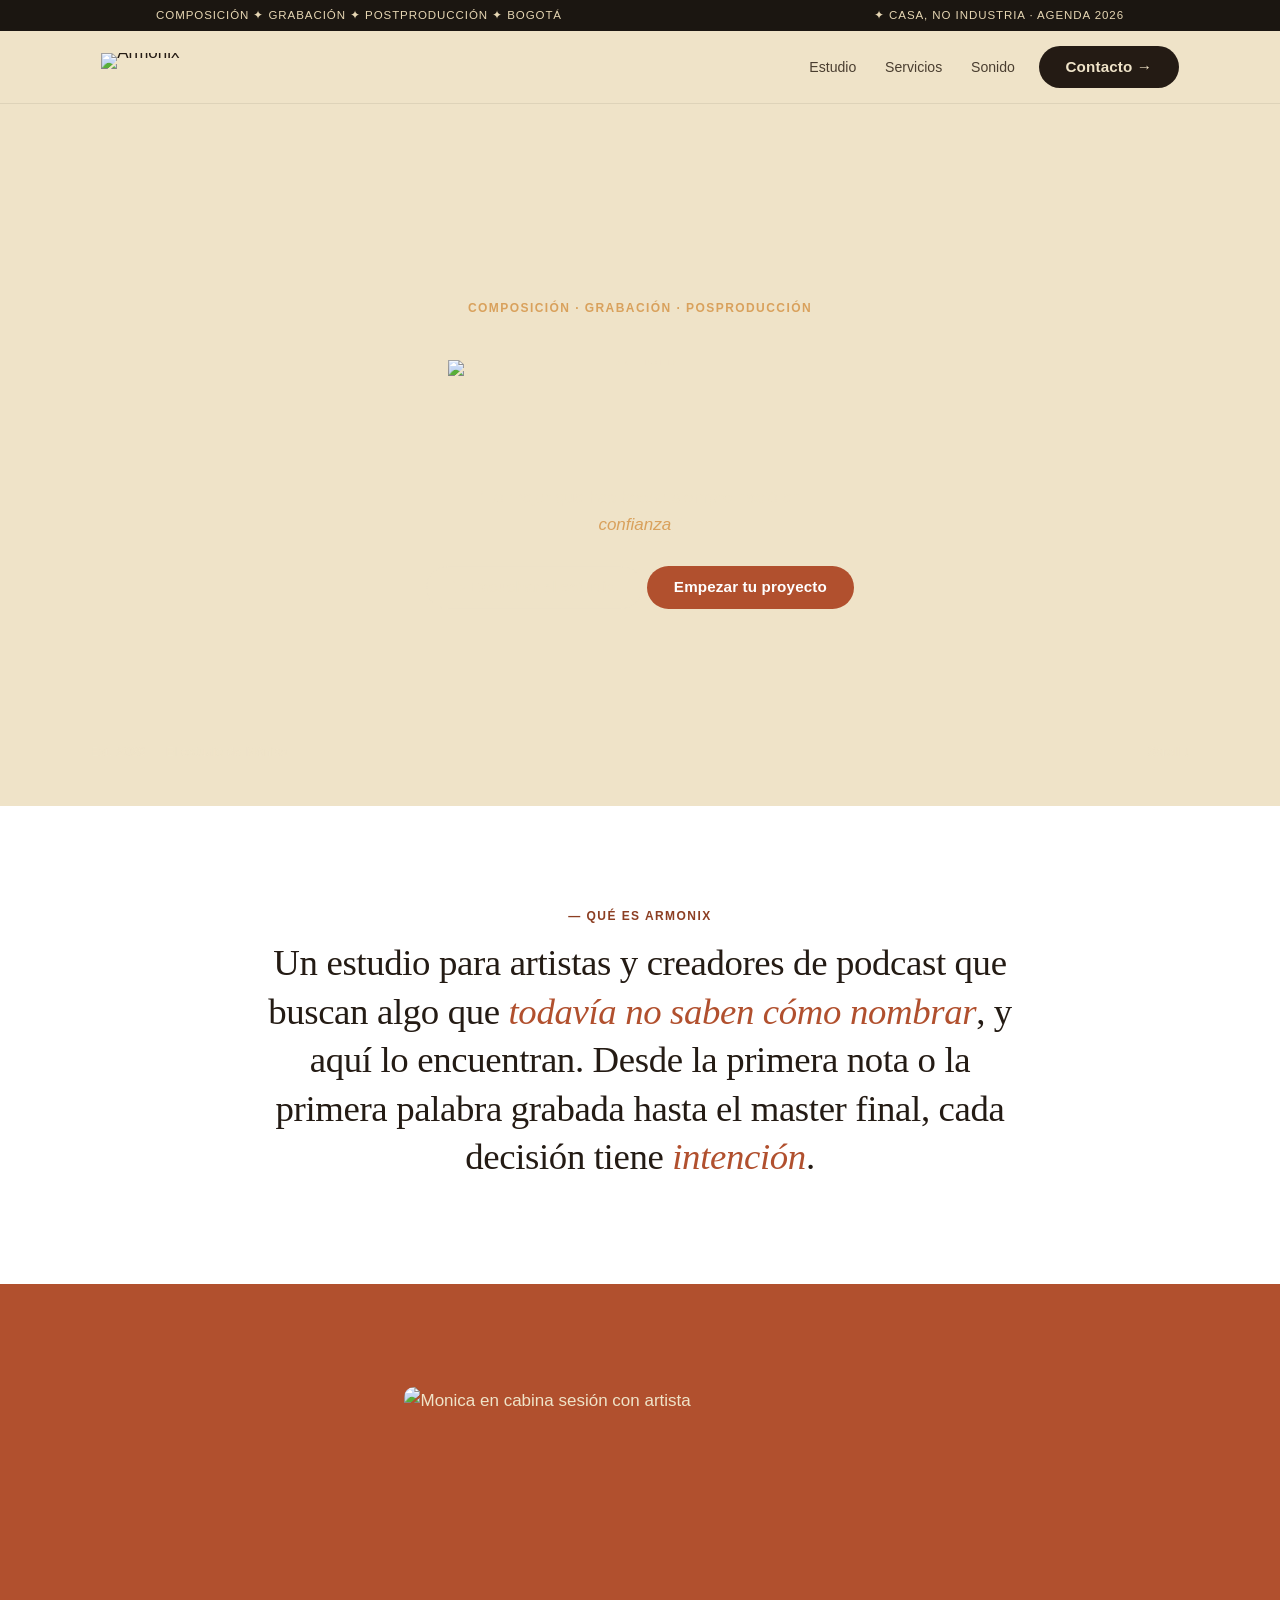
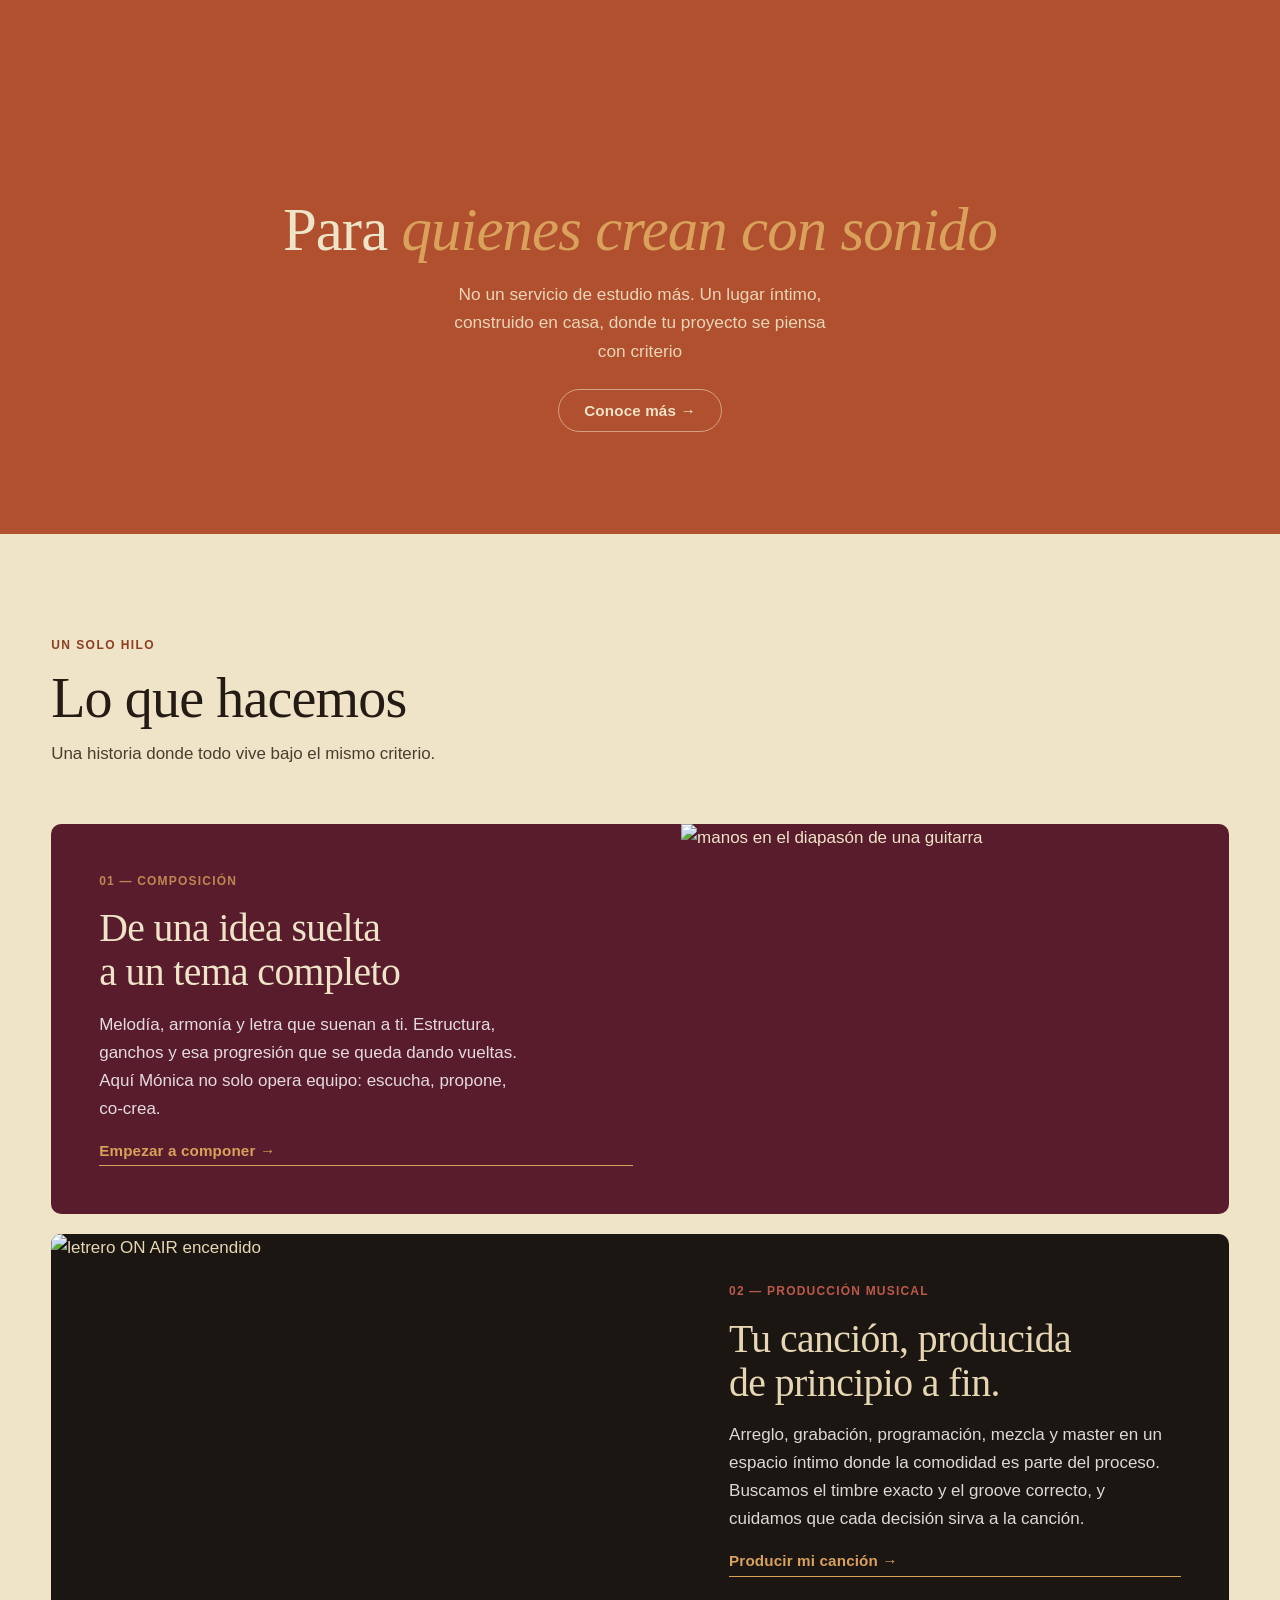
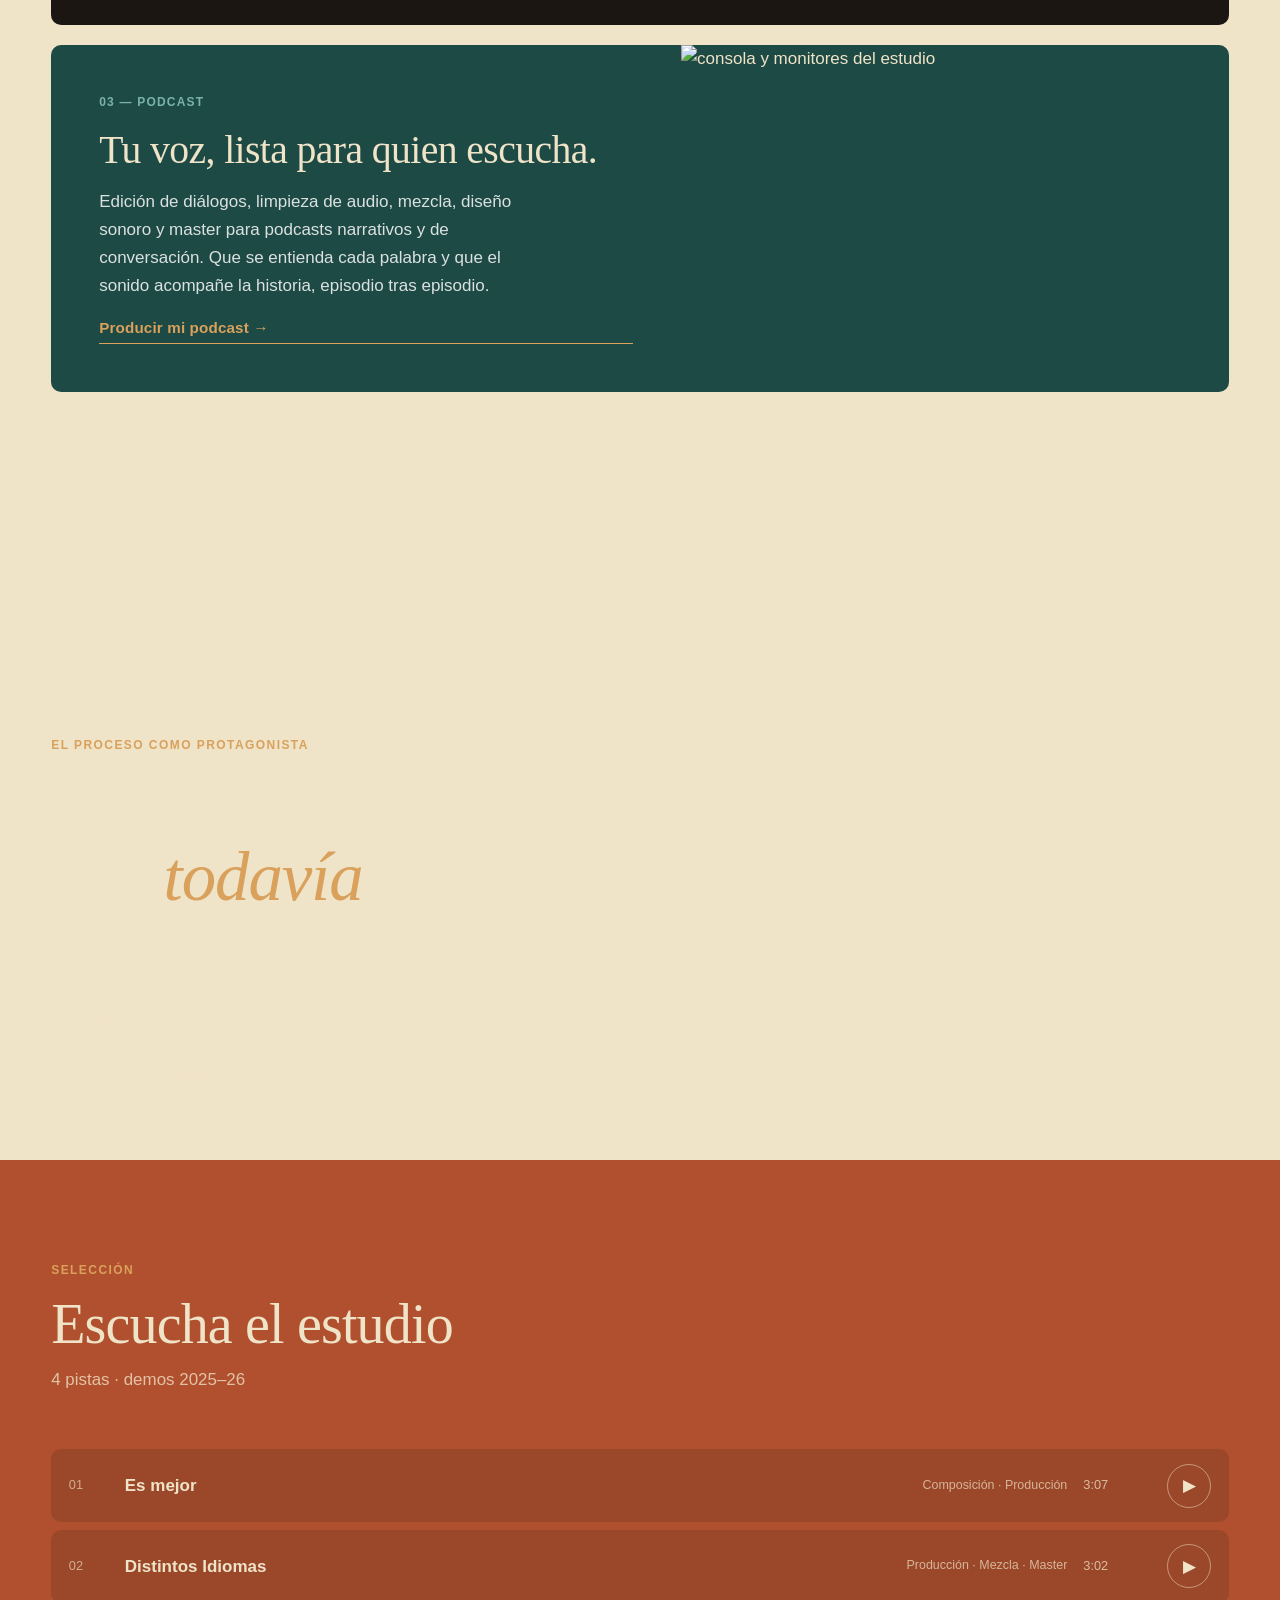
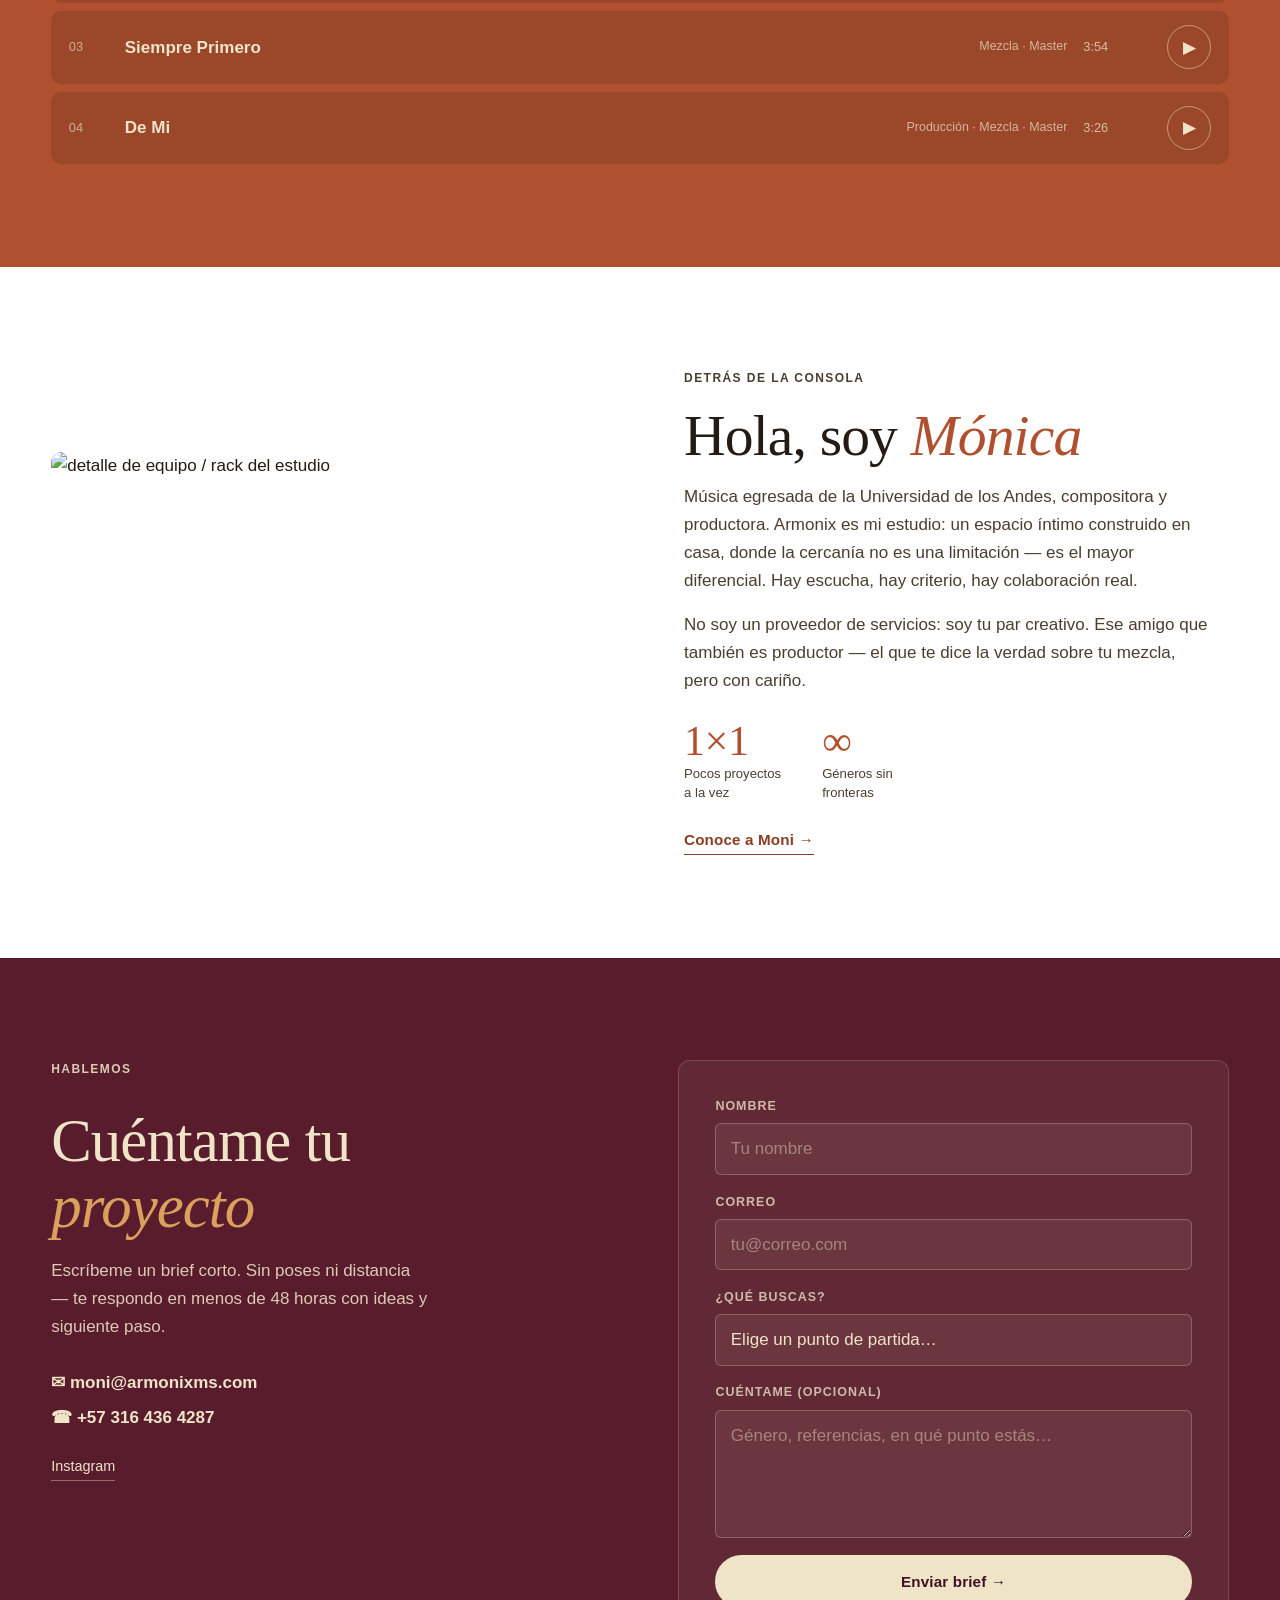
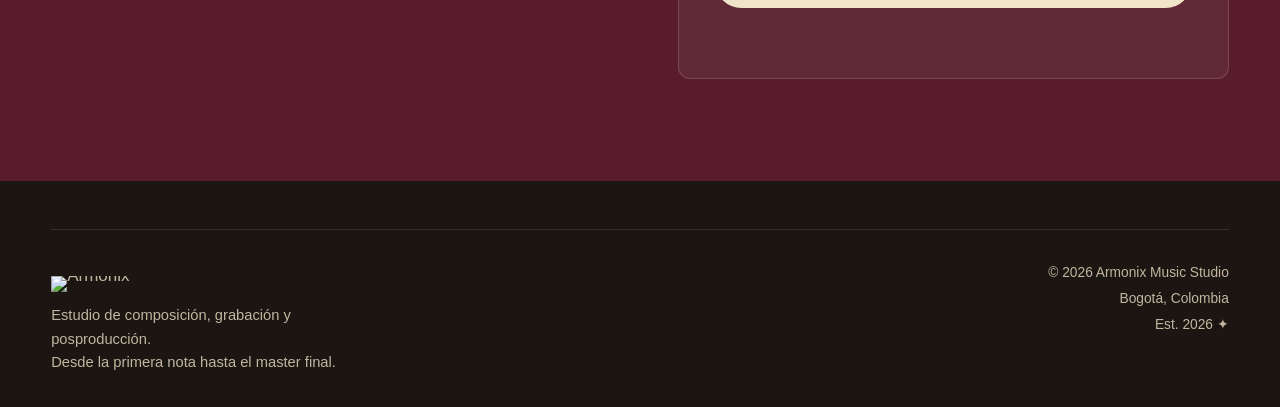
==== commit dba43918: "update text content and styles" ====
--- a/hidden.html
+++ b/hidden.html
@@ -76,9 +76,9 @@
         <div class="narrow">
             <p class="eyebrow center">— Qué es Armonix</p>
             <p class="lede center">
-                Un estudio para artistas que buscan algo que <em>todavía no saben cómo nombrar</em>
-                y aquí lo encuentran. Desde la primera nota hasta el master final, cada
-                decisión tiene <em class="accent">intención</em>.
+                Un estudio para artistas y creadores de podcast que buscan algo que <em>todavía no
+                saben cómo nombrar</em>, y aquí lo encuentran. Desde la primera nota o la primera
+                palabra grabada hasta el master final, cada decisión tiene <em class="accent">intención</em>.
             </p>
         </div>
     </section>
@@ -87,8 +87,11 @@
     <section class="section section-rust para-artistas">
         <img class="para-media" src="https://storage.armonixms.com/Fotos/Para%20artistas.jpg" alt="Monica en cabina sesión con artista">
         <div class="para-copy">
-            <h2>Para <em>artistas</em></h2>
-            <p>Este es un estudio construido en casa, donde tu proyecto se piensa con criterio y se termina con cariño.</p>
+            <h2>Para <em>quienes crean con sonido</em></h2>
+            <p>
+                No un servicio de estudio más. Un lugar íntimo, construido en casa, donde tu proyecto se
+                piensa con criterio
+            </p>
             <a href="#servicios" class="btn btn-outline-light">Conoce más →</a>
         </div>
     </section>
@@ -116,19 +119,27 @@
             <article class="service-card card-black">
                 <img class="service-media" src="https://storage.armonixms.com/Fotos/Cada%20capa%20colocada%20con%20intencion.jpg" alt="letrero ON AIR encendido">
                 <div class="service-copy">
-                    <p class="service-num">02 — Grabación &amp; Producción</p>
-                    <h3>Cada capa colocada con intención</h3>
-                    <p>Arreglo, grabación y programación en un espacio íntimo donde la comodidad es parte del proceso. Buscamos el timbre exacto y el groove correcto — sin capas de más.</p>
-                    <a href="#contacto" class="link-arrow">Grabar en la casa →</a>
+                    <p class="service-num">02 — Producción Musical</p>
+                    <h3>Tu canción, producida de principio a fin.</h3>
+                    <p>
+                        Arreglo, grabación, programación, mezcla y master en un espacio íntimo donde la
+                        comodidad es parte del proceso. Buscamos el timbre exacto y el groove correcto, y
+                        cuidamos que cada decisión sirva a la canción.
+                    </p>
+                    <a href="#contacto" class="link-arrow">Producir mi canción →</a>
                 </div>
             </article>
 
             <article class="service-card card-teal">
                 <div class="service-copy">
-                    <p class="service-num">03 — Posproducción &amp; Master</p>
-                    <h3>El último 5% que se siente en todo</h3>
-                    <p>Mezcla y master que traducen tu música a cualquier parlante del mundo, del carro a los audífonos. Volumen competitivo sin perder el alma de la toma.</p>
-                    <a href="#contacto" class="link-arrow">Mezclar &amp; masterizar →</a>
+                    <p class="service-num">03 — Podcast</p>
+                    <h3>Tu voz, lista para quien escucha.</h3>
+                    <p>
+                        Edición de diálogos, limpieza de audio, mezcla, diseño sonoro y master
+                        para podcasts narrativos y de conversación. Que se entienda cada palabra y que el
+                        sonido acompañe la historia, episodio tras episodio.
+                    </p>
+                    <a href="#contacto" class="link-arrow">Producir mi podcast →</a>
                 </div>
                 <img class="service-media" src="https://storage.armonixms.com/Fotos/El%20ultimo%205%25.jpg" alt="consola y monitores del estudio">
             </article>
@@ -248,7 +259,7 @@
                         <option value="" selected disabled>Elige un punto de partida…</option>
                         <option value="composicion">Composición</option>
                         <option value="grabacion">Grabación &amp; producción</option>
-                        <option value="posproduccion">Posproducción &amp; master</option>
+                        <option value="podcast">Podcast</option>
                         <option value="no-se">Todavía no sé</option>
                     </select>
                 </label>
--- a/styles.css
+++ b/styles.css
@@ -141,6 +141,7 @@
     font-weight: 400;
     letter-spacing: -0.01em;
     color: var(--ink);
+    text-align: center;
 }
 .lede em{ color: var(--rust); }
 .lede .accent{ color: var(--rust); }
@@ -225,17 +226,26 @@
     min-height: 360px;
     border-radius: 10px;
     max-width: 40%;
+    aspect-ratio: 16 / 9;
+    object-fit: cover;
 }
 .para-copy{
     display: flex;
     flex-direction: column;
     gap: 1.1rem;
     justify-content: center;
-}
-.para-copy h2{ font-size: clamp(2.5rem, 5.4vw, 3.8rem); }
+    align-items: center;
+}
+.para-copy h2{ font-size: clamp(2.5rem, 5.4vw, 3.8rem); text-align: center;}
 .para-copy h2 em{ color: var(--gold); }
-.para-copy p{ max-width: 42ch; color: rgba(239,227,200,0.9); font-size: 1.08rem; line-height: 1.65; }
-.para-copy .btn{ align-self: flex-start; margin-top: 0.4rem; }
+.para-copy p{
+    max-width: 42ch;
+    color: rgba(239,227,200,0.9);
+    font-size: 1.08rem;
+    line-height: 1.65;
+    text-align: center;
+}
+.para-copy .btn{ align-self: center; margin-top: 0.4rem; }
 
 /* ---------- services ---------- */
 .services-grid{
@@ -320,7 +330,13 @@
     max-width: var(--max);
     margin: 0 auto;
 }
-.bio-media{ border-radius: 10px; min-height: 320px; }
+.bio-media{
+    border-radius: 10px;
+    min-height: 320px;
+    width: 100%;
+    aspect-ratio: 16 / 9;
+    object-fit: cover;
+}
 .bio-copy h2{ font-size: clamp(2.5rem, 4.8vw, 3.6rem); margin: 0.25rem 0 1rem; }
 .bio-copy h2 em{ color: var(--rust); }
 .bio-copy p{ margin-bottom: 1rem; color: var(--ink-soft); max-width: 56ch; line-height: 1.65; }
--- a/header.css
+++ b/header.css
@@ -12,6 +12,7 @@
     padding: 0.4rem 0;
 }
 .ticker-text{
+    color: var(--cream-2);
     max-width: var(--max);
     margin: 0 auto;
     display: flex;
@@ -60,7 +61,7 @@
     aspect-ratio: 240 / 60;   /* use your viewBox width / height */
 }
 .hero-content .logo-img{
-    height: clamp(48px, 8vw, 96px);
+    height: clamp(48px, 10vw, 96px);
 }
 .main-nav{ display: flex; gap: 1.8rem;}
 .main-nav a{
--- a/player.css
+++ b/player.css
@@ -163,16 +163,7 @@
 }
 
 .track-list{ list-style: none; margin: 0; padding: 0; display: flex; flex-direction: column; gap: 0.5rem; }
-.track{
-    display: grid;
-    grid-template-columns: 2.5rem 1fr auto auto 2.75rem;
-    align-items: center;
-    gap: 1rem;
-    padding: 0.9rem 1.1rem;
-    background: rgba(27,22,17,0.14);
-    border-radius: 10px;
-    transition: background 0.2s ease;
-}
+
 .track:hover{ background: rgba(27,22,17,0.24); }
 .track.is-active{ background: rgba(27,22,17,0.34); }
 .track-num{ font-size: 0.8rem; opacity: 0.65; font-variant-numeric: tabular-nums; }
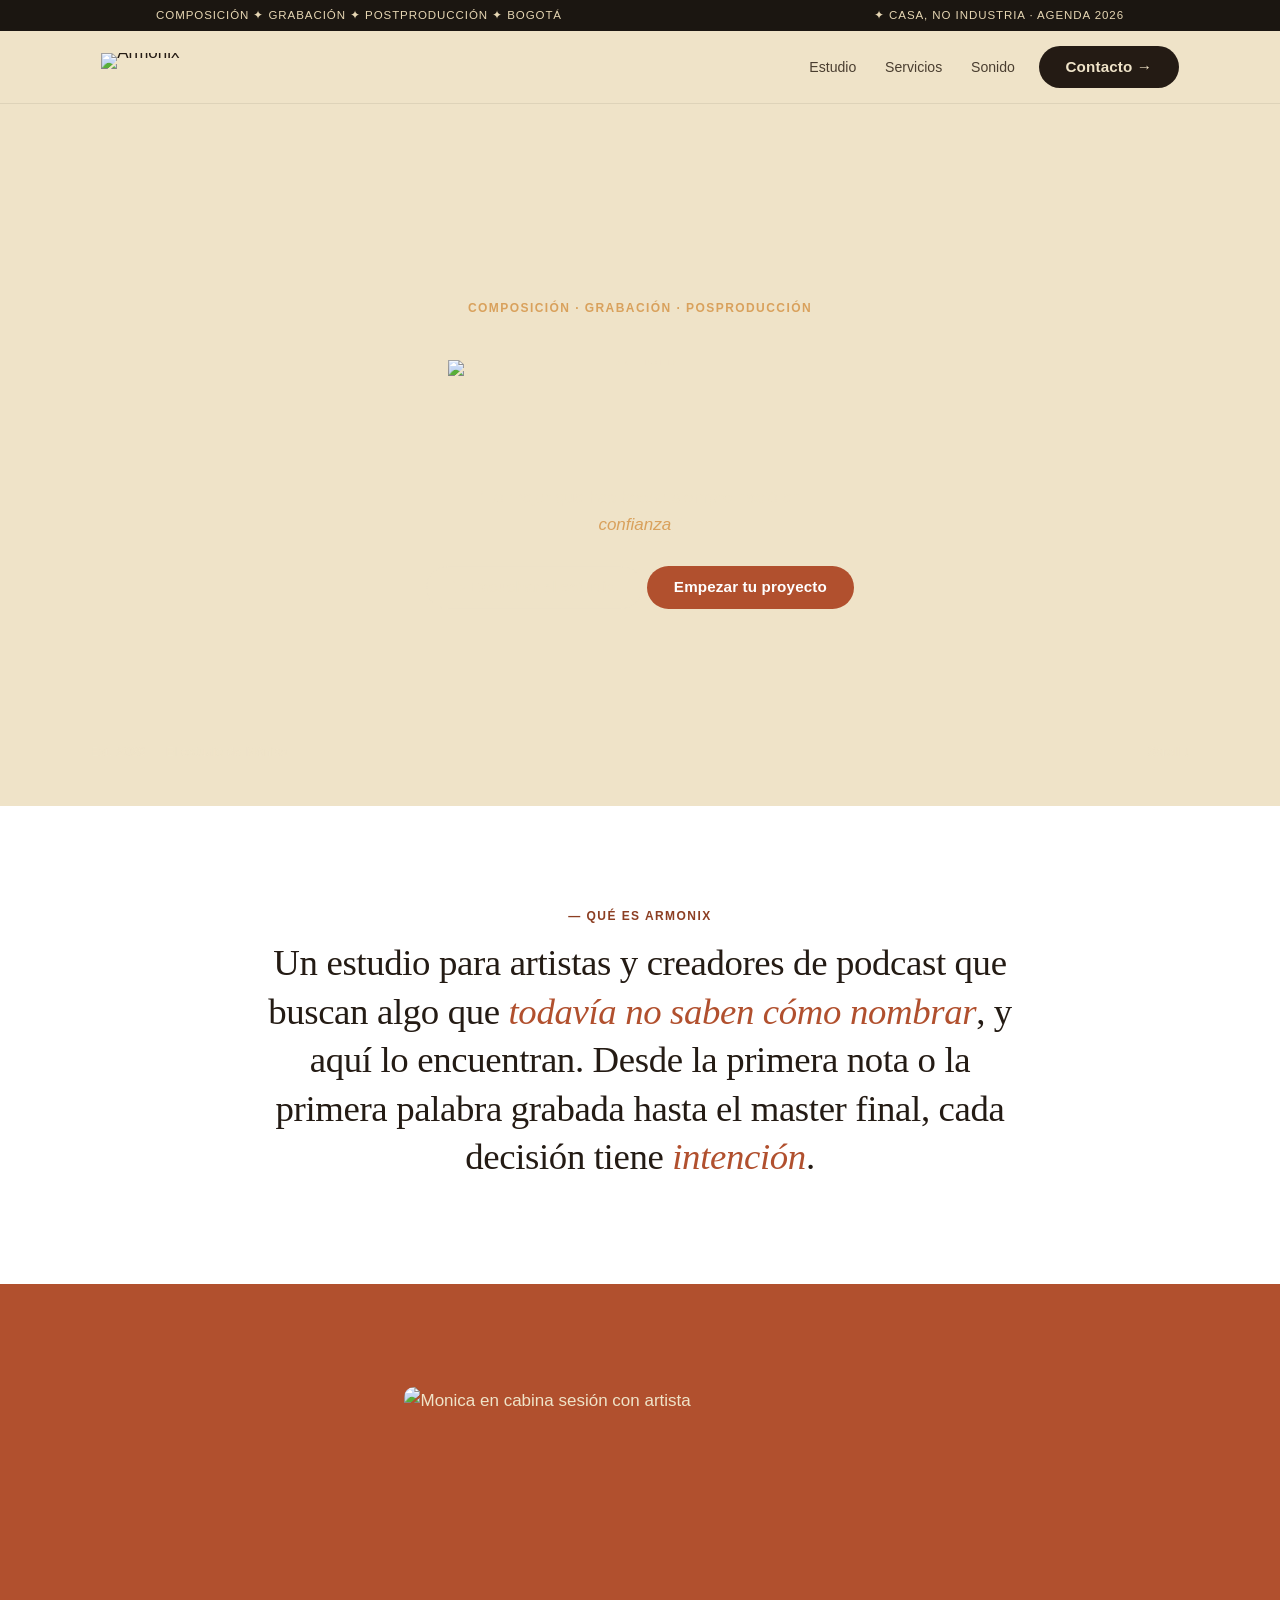
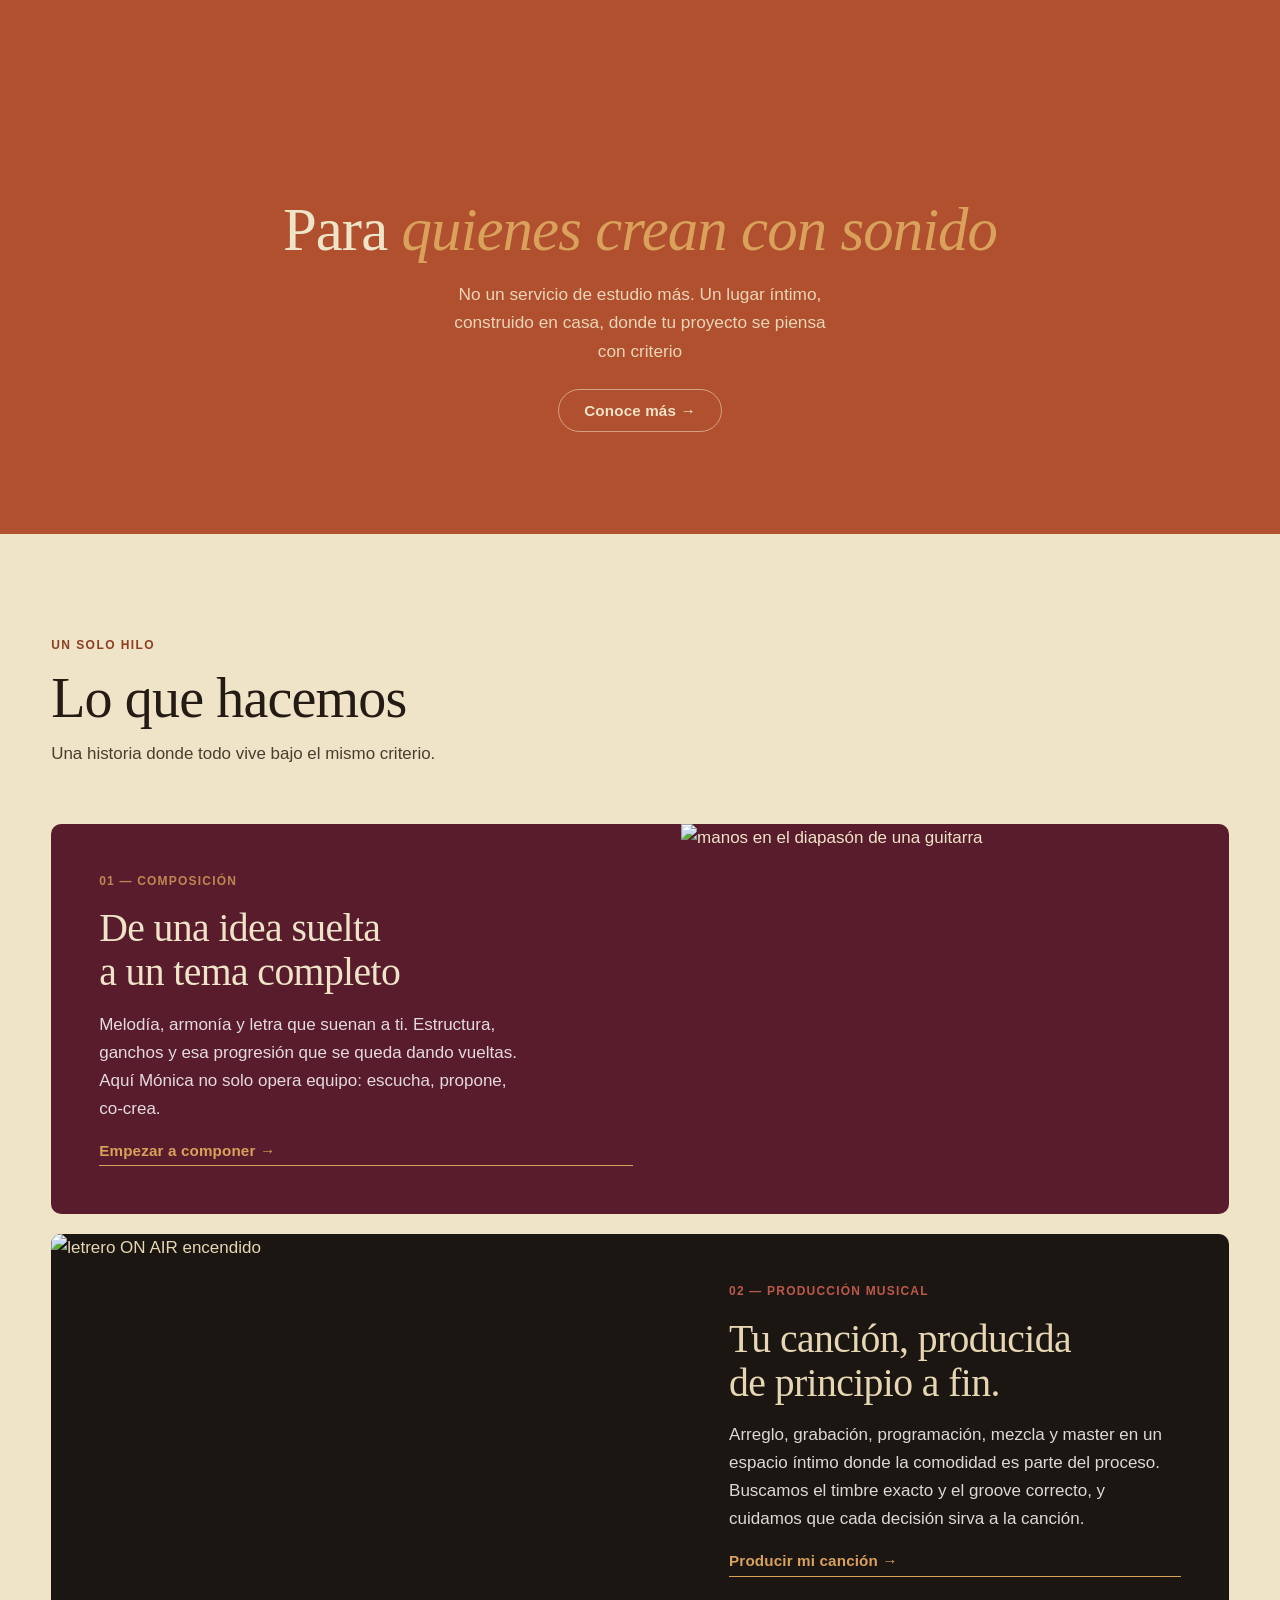
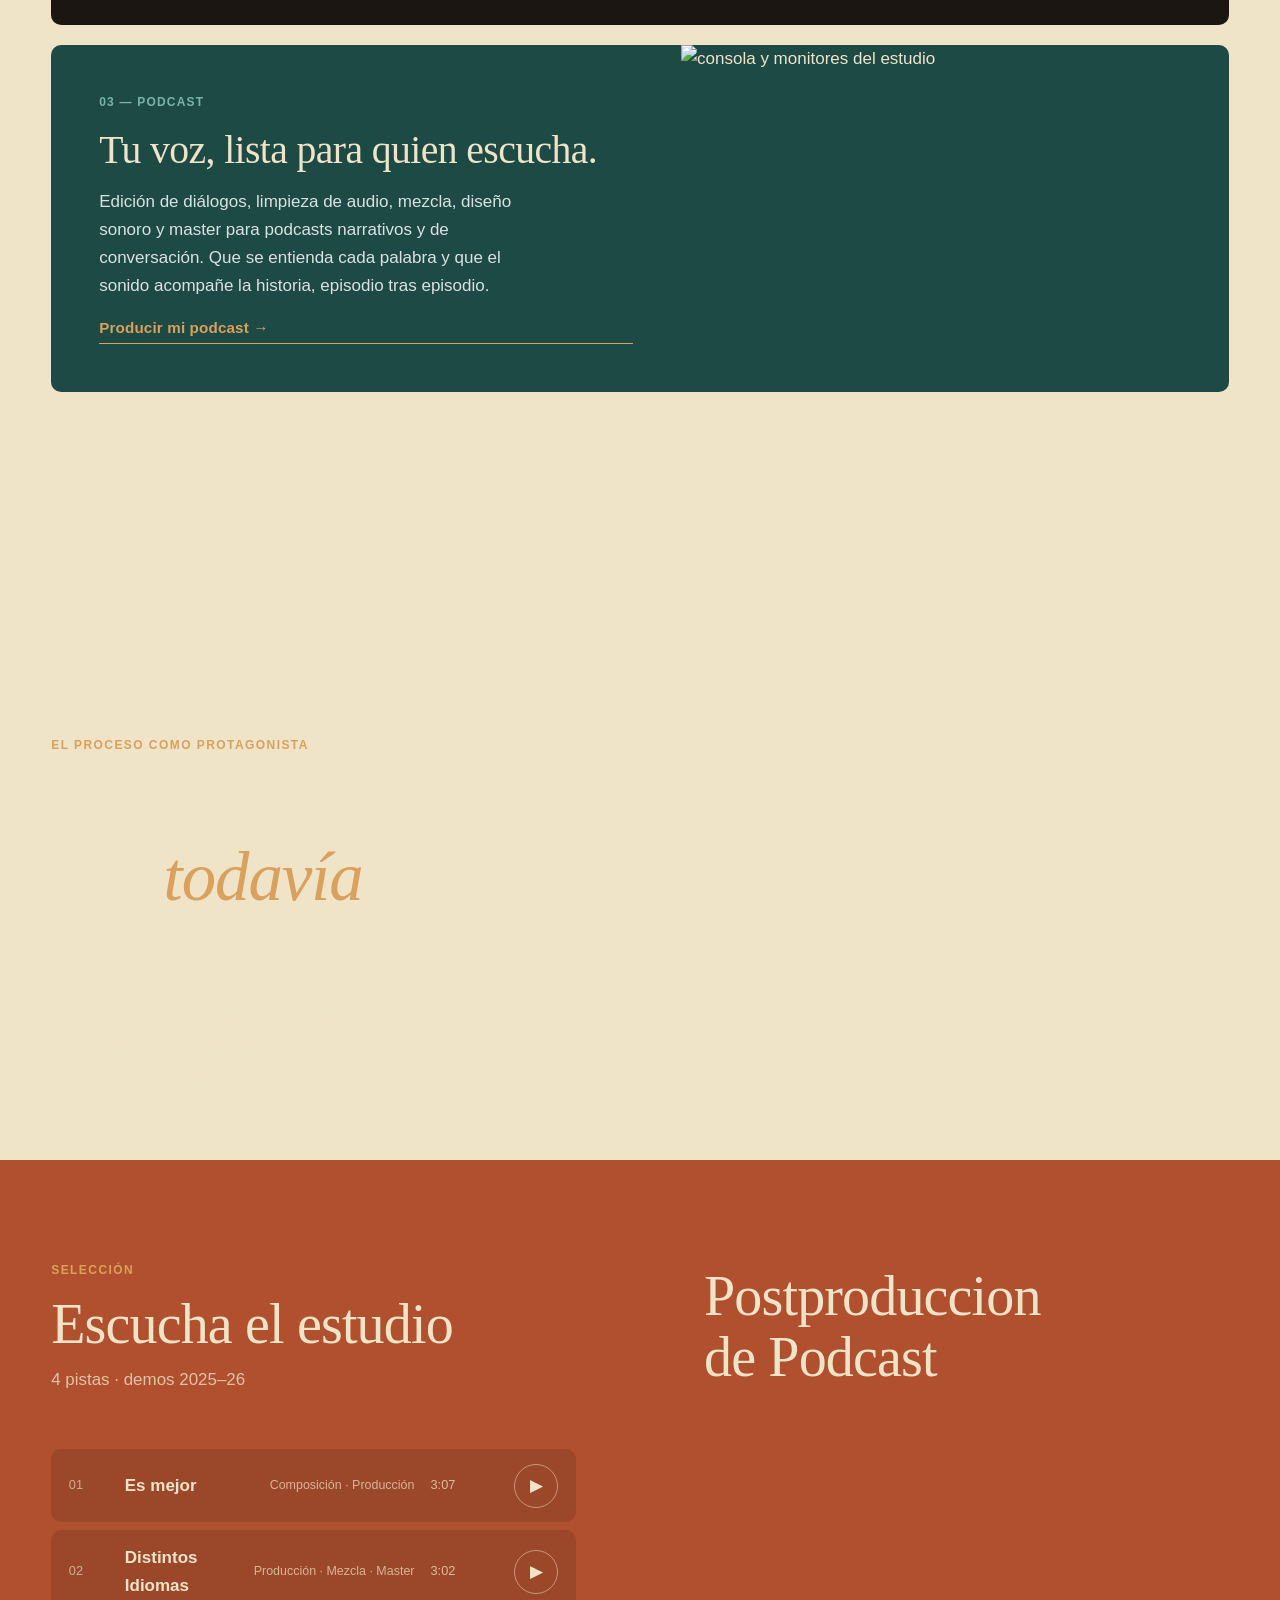
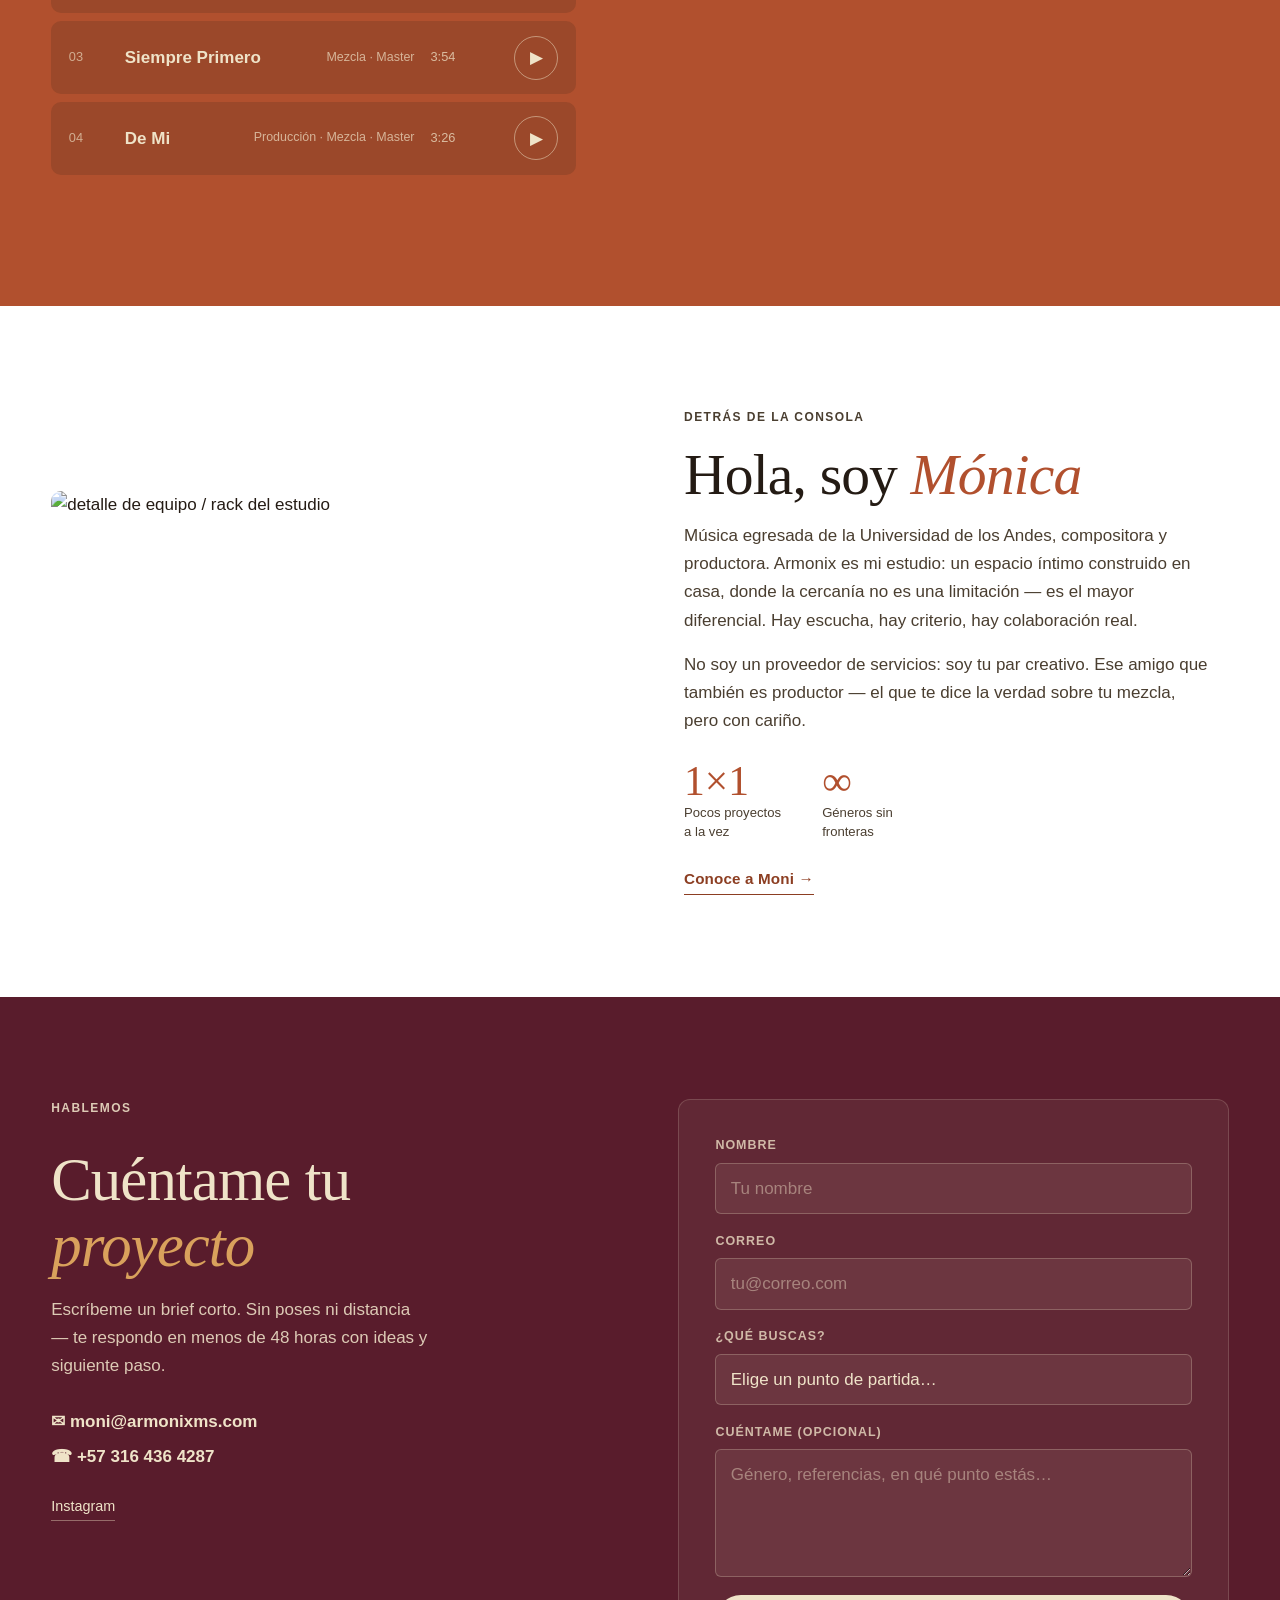
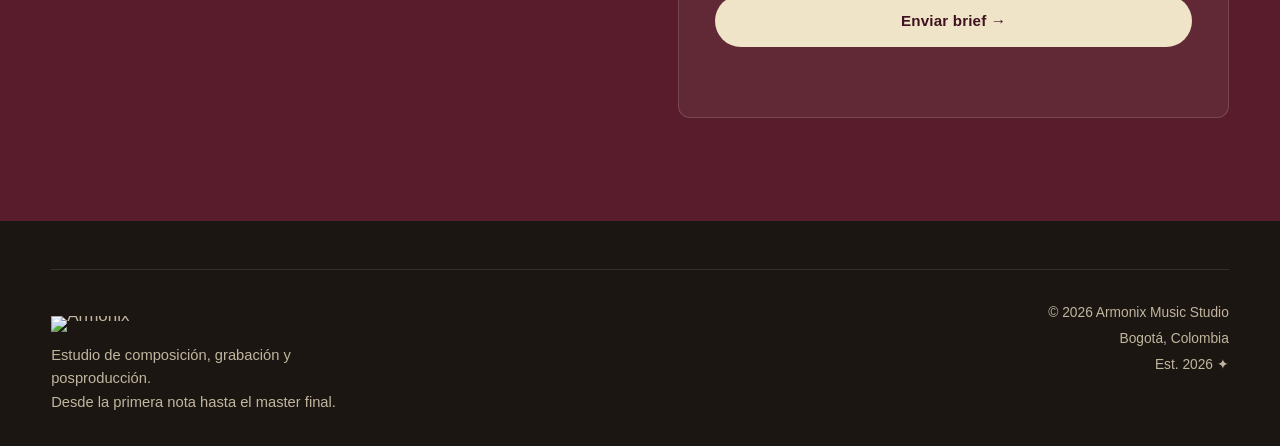
==== commit 67782257: "add spotify podcast" ====
--- a/hidden.html
+++ b/hidden.html
@@ -158,55 +158,64 @@
 
     <!-- ESCUCHA EL ESTUDIO -->
     <section class="section section-rust" id="sonido">
-        <div class="section-head">
-            <p class="eyebrow eyebrow-light">Selección</p>
-            <h2>Escucha el estudio</h2>
-            <p class="section-sub light-sub">4 pistas · demos 2025–26</p>
-        </div>
-
-        <div class="player" id="player">
-            <ol class="track-list" id="trackList">
-                <li class="track" data-title="Es Mejor" data-src="https://storage.armonixms.com/audio/v2/es_mejor.wav">
-                    <span class="track-num">01</span>
-                    <span class="track-name">Es mejor</span>
-                    <span class="track-tags">Composición · Producción</span>
-                    <span class="track-duration">3:07</span>
-                    <div class="track-wave" aria-hidden="true">
-                        <span></span><span></span><span></span><span></span><span></span>
-                    </div>
-                    <button class="track-play" aria-label="Reproducir Es mejor">▶</button>
-                </li>
-                <li class="track" data-title="Distintos Idiomas" data-src="https://storage.armonixms.com/audio/v2/distintos_idiomas.wav">
-                    <span class="track-num">02</span>
-                    <span class="track-name">Distintos Idiomas</span>
-                    <span class="track-tags">Producción · Mezcla · Master</span>
-                    <span class="track-duration">3:02</span>
-                    <div class="track-wave" aria-hidden="true">
-                        <span></span><span></span><span></span><span></span><span></span>
-                    </div>
-                    <button class="track-play" aria-label="Reproducir Distintos Idiomas">▶</button>
-                </li>
-                <li class="track" data-title="Siempre Primero" data-src="https://storage.armonixms.com/audio/v2/siempre_primero.wav">
-                    <span class="track-num">03</span>
-                    <span class="track-name">Siempre Primero</span>
-                    <span class="track-tags">Mezcla · Master</span>
-                    <span class="track-duration">3:54</span>
-                    <div class="track-wave" aria-hidden="true">
-                        <span></span><span></span><span></span><span></span><span></span>
-                    </div>
-                    <button class="track-play" aria-label="Reproducir Siempre Primero">▶</button>
-                </li>
-                <li class="track" data-title="Ceniza tibia" data-src="https://storage.armonixms.com/audio/v2/de_mi.wav">
-                    <span class="track-num">04</span>
-                    <span class="track-name">De Mi</span>
-                    <span class="track-tags">Producción · Mezcla · Master</span>
-                    <span class="track-duration">3:26</span>
-                    <div class="track-wave" aria-hidden="true">
-                        <span></span><span></span><span></span><span></span><span></span>
-                    </div>
-                    <button class="track-play" aria-label="Reproducir De Mi">▶</button>
-                </li>
-            </ol>
+        <div class="audio">
+            <div>
+                <div class="section-head">
+                    <p class="eyebrow eyebrow-light">Selección</p>
+                    <h2>Escucha el estudio</h2>
+                    <p class="section-sub light-sub">4 pistas · demos 2025–26</p>
+                </div>
+                <div class="player" id="player">
+                    <ol class="track-list" id="trackList">
+                        <li class="track" data-title="Es Mejor" data-src="https://storage.armonixms.com/audio/v2/es_mejor.wav">
+                            <span class="track-num">01</span>
+                            <span class="track-name">Es mejor</span>
+                            <span class="track-tags">Composición · Producción</span>
+                            <span class="track-duration">3:07</span>
+                            <div class="track-wave" aria-hidden="true">
+                                <span></span><span></span><span></span><span></span><span></span>
+                            </div>
+                            <button class="track-play" aria-label="Reproducir Es mejor">▶</button>
+                        </li>
+                        <li class="track" data-title="Distintos Idiomas" data-src="https://storage.armonixms.com/audio/v2/distintos_idiomas.wav">
+                            <span class="track-num">02</span>
+                            <span class="track-name">Distintos Idiomas</span>
+                            <span class="track-tags">Producción · Mezcla · Master</span>
+                            <span class="track-duration">3:02</span>
+                            <div class="track-wave" aria-hidden="true">
+                                <span></span><span></span><span></span><span></span><span></span>
+                            </div>
+                            <button class="track-play" aria-label="Reproducir Distintos Idiomas">▶</button>
+                        </li>
+                        <li class="track" data-title="Siempre Primero" data-src="https://storage.armonixms.com/audio/v2/siempre_primero.wav">
+                            <span class="track-num">03</span>
+                            <span class="track-name">Siempre Primero</span>
+                            <span class="track-tags">Mezcla · Master</span>
+                            <span class="track-duration">3:54</span>
+                            <div class="track-wave" aria-hidden="true">
+                                <span></span><span></span><span></span><span></span><span></span>
+                            </div>
+                            <button class="track-play" aria-label="Reproducir Siempre Primero">▶</button>
+                        </li>
+                        <li class="track" data-title="Ceniza tibia" data-src="https://storage.armonixms.com/audio/v2/de_mi.wav">
+                            <span class="track-num">04</span>
+                            <span class="track-name">De Mi</span>
+                            <span class="track-tags">Producción · Mezcla · Master</span>
+                            <span class="track-duration">3:26</span>
+                            <div class="track-wave" aria-hidden="true">
+                                <span></span><span></span><span></span><span></span><span></span>
+                            </div>
+                            <button class="track-play" aria-label="Reproducir De Mi">▶</button>
+                        </li>
+                    </ol>
+                </div>
+            </div>
+            <div>
+                <div class="section-head">
+                    <h2>Postproduccion de Podcast</h2>
+                </div>
+                <iframe data-testid="embed-iframe" style="border-radius:12px" src="https://open.spotify.com/embed/show/07H1d02UXSbKcQ8NQPn9h7?utm_source=generator&si=3c54b04d40534db2" width="100%" height="352" frameBorder="0" allowfullscreen="" allow="autoplay; clipboard-write; encrypted-media; fullscreen; picture-in-picture" loading="lazy"></iframe>
+            </div>
         </div>
     </section>
 
--- a/styles.css
+++ b/styles.css
@@ -409,6 +409,16 @@
 .field input:focus, .field select:focus, .field textarea:focus{ border-color: var(--gold); }
 .form-note{ font-size: 0.88rem; color: var(--gold); min-height: 1.2em; }
 
+/* ---------- audio ---------- */
+
+.audio{
+    max-width: var(--max);
+    margin: 0 auto;
+    display: flex;
+    gap: 8rem;
+}
+.audio div{ flex: 1 }
+
 /* ---------- footer ---------- */
 .site-footer{ background: var(--near-black); color: rgba(239,227,200,0.78); padding: 3rem var(--pad) 2rem; }
 .footer-inner{
@@ -443,4 +453,12 @@
 
 @media (max-width: 560px){
     .notes-grid{ grid-template-columns: 1fr; }
-}+}
+
+@media (max-width: 560px){
+    .audio{
+        flex-direction: column;
+        gap: 2rem;
+    }
+}
+
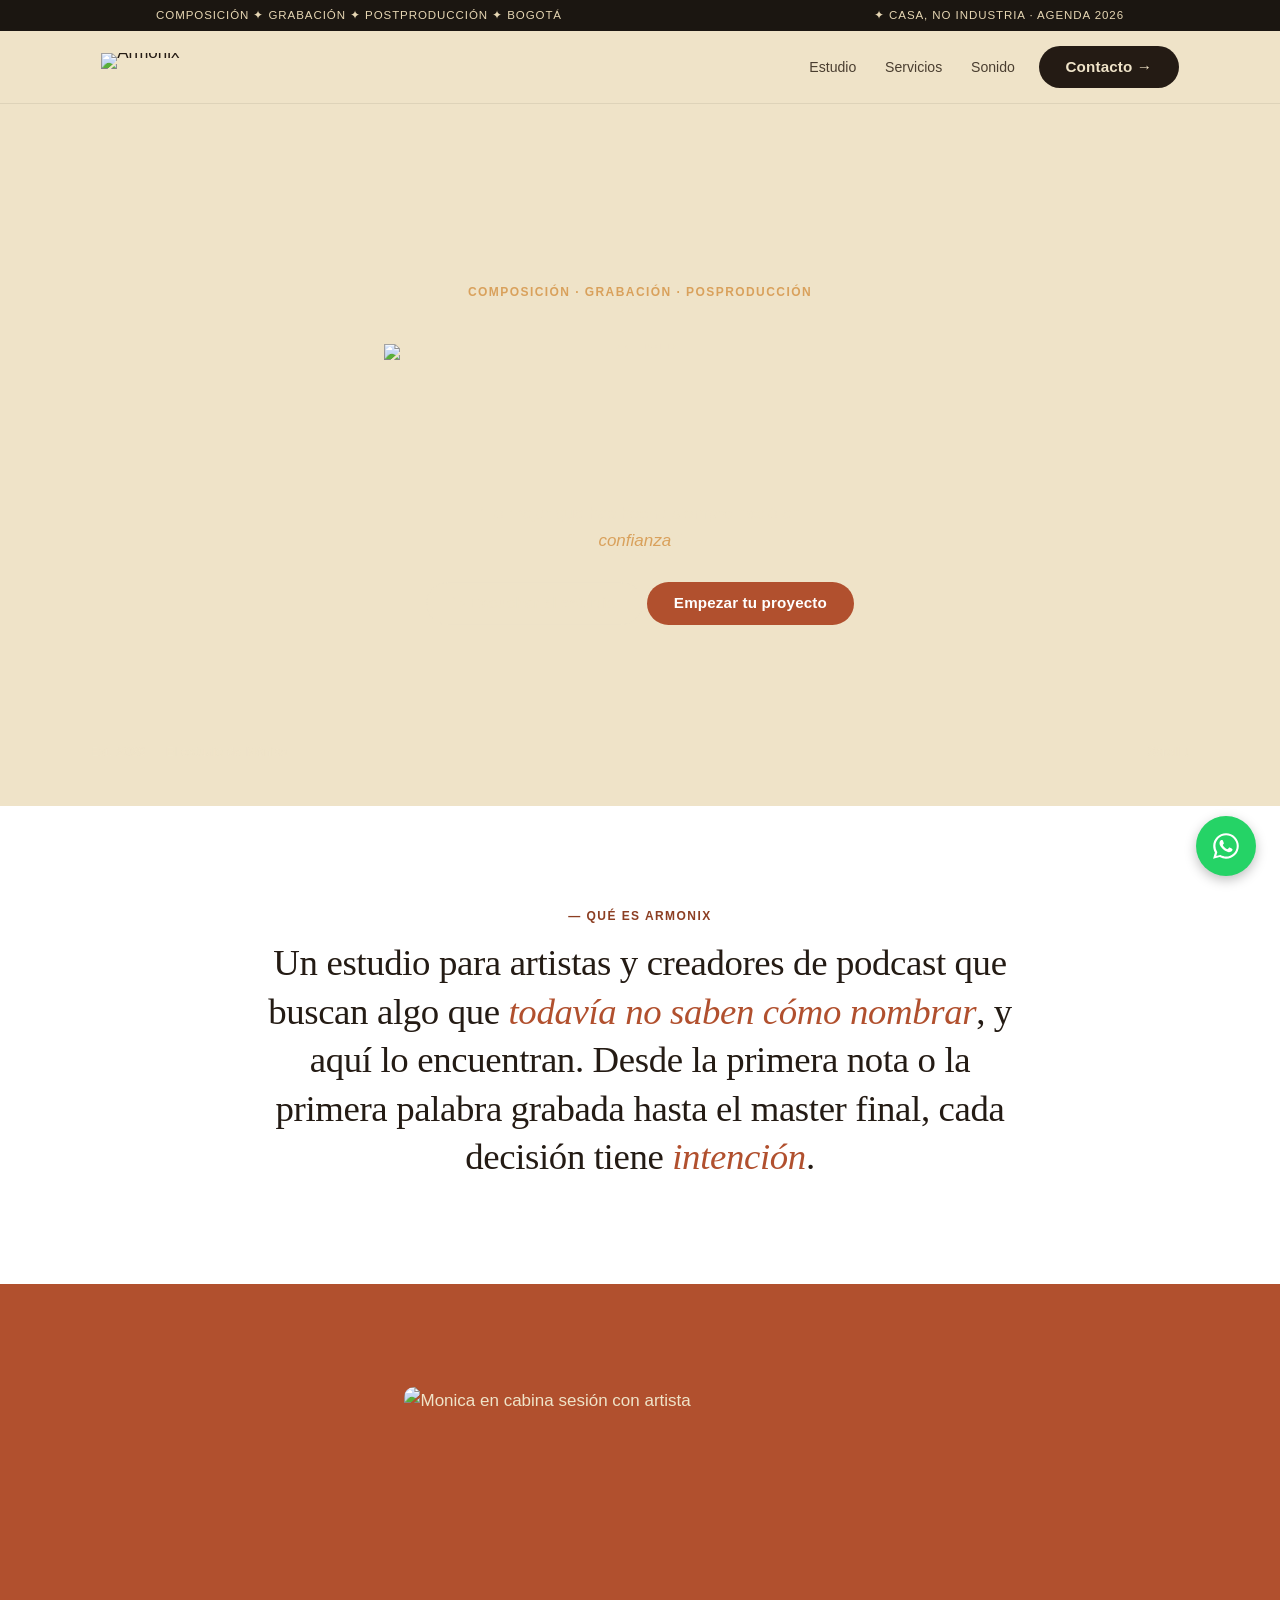
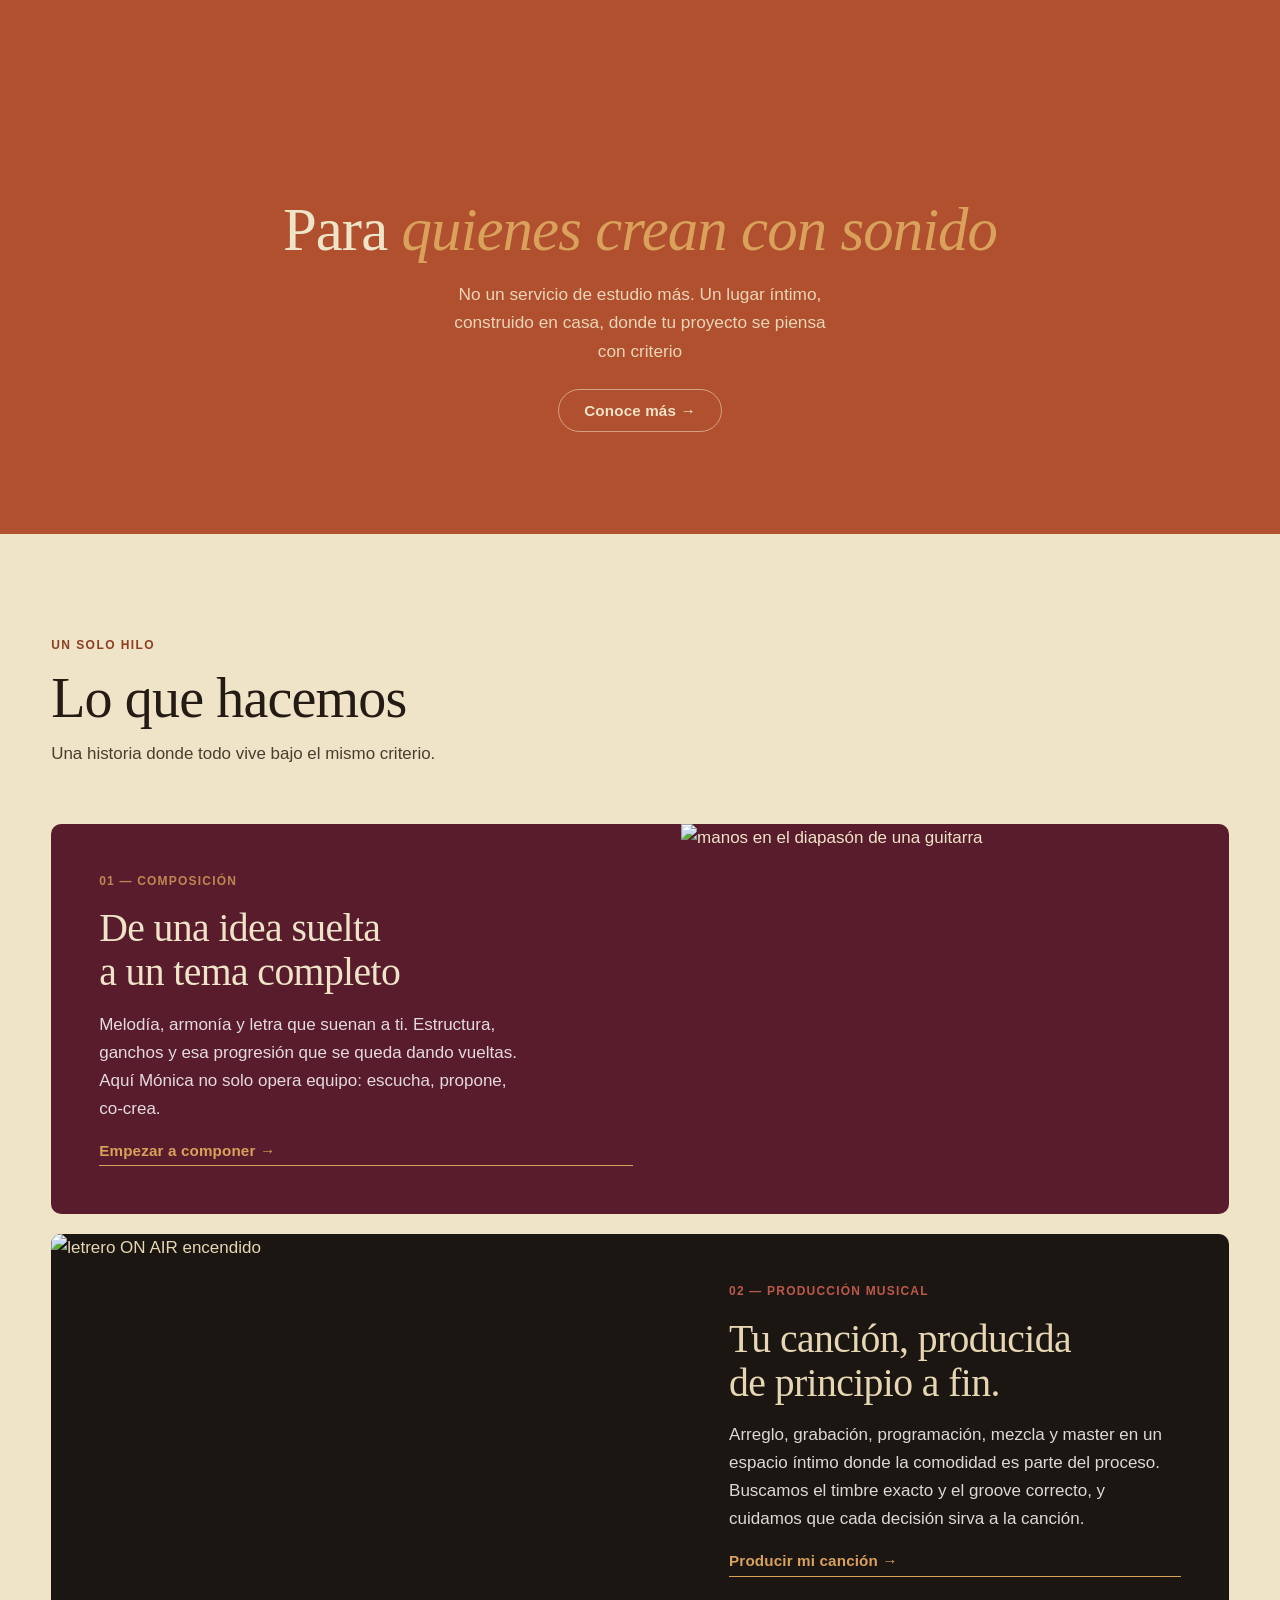
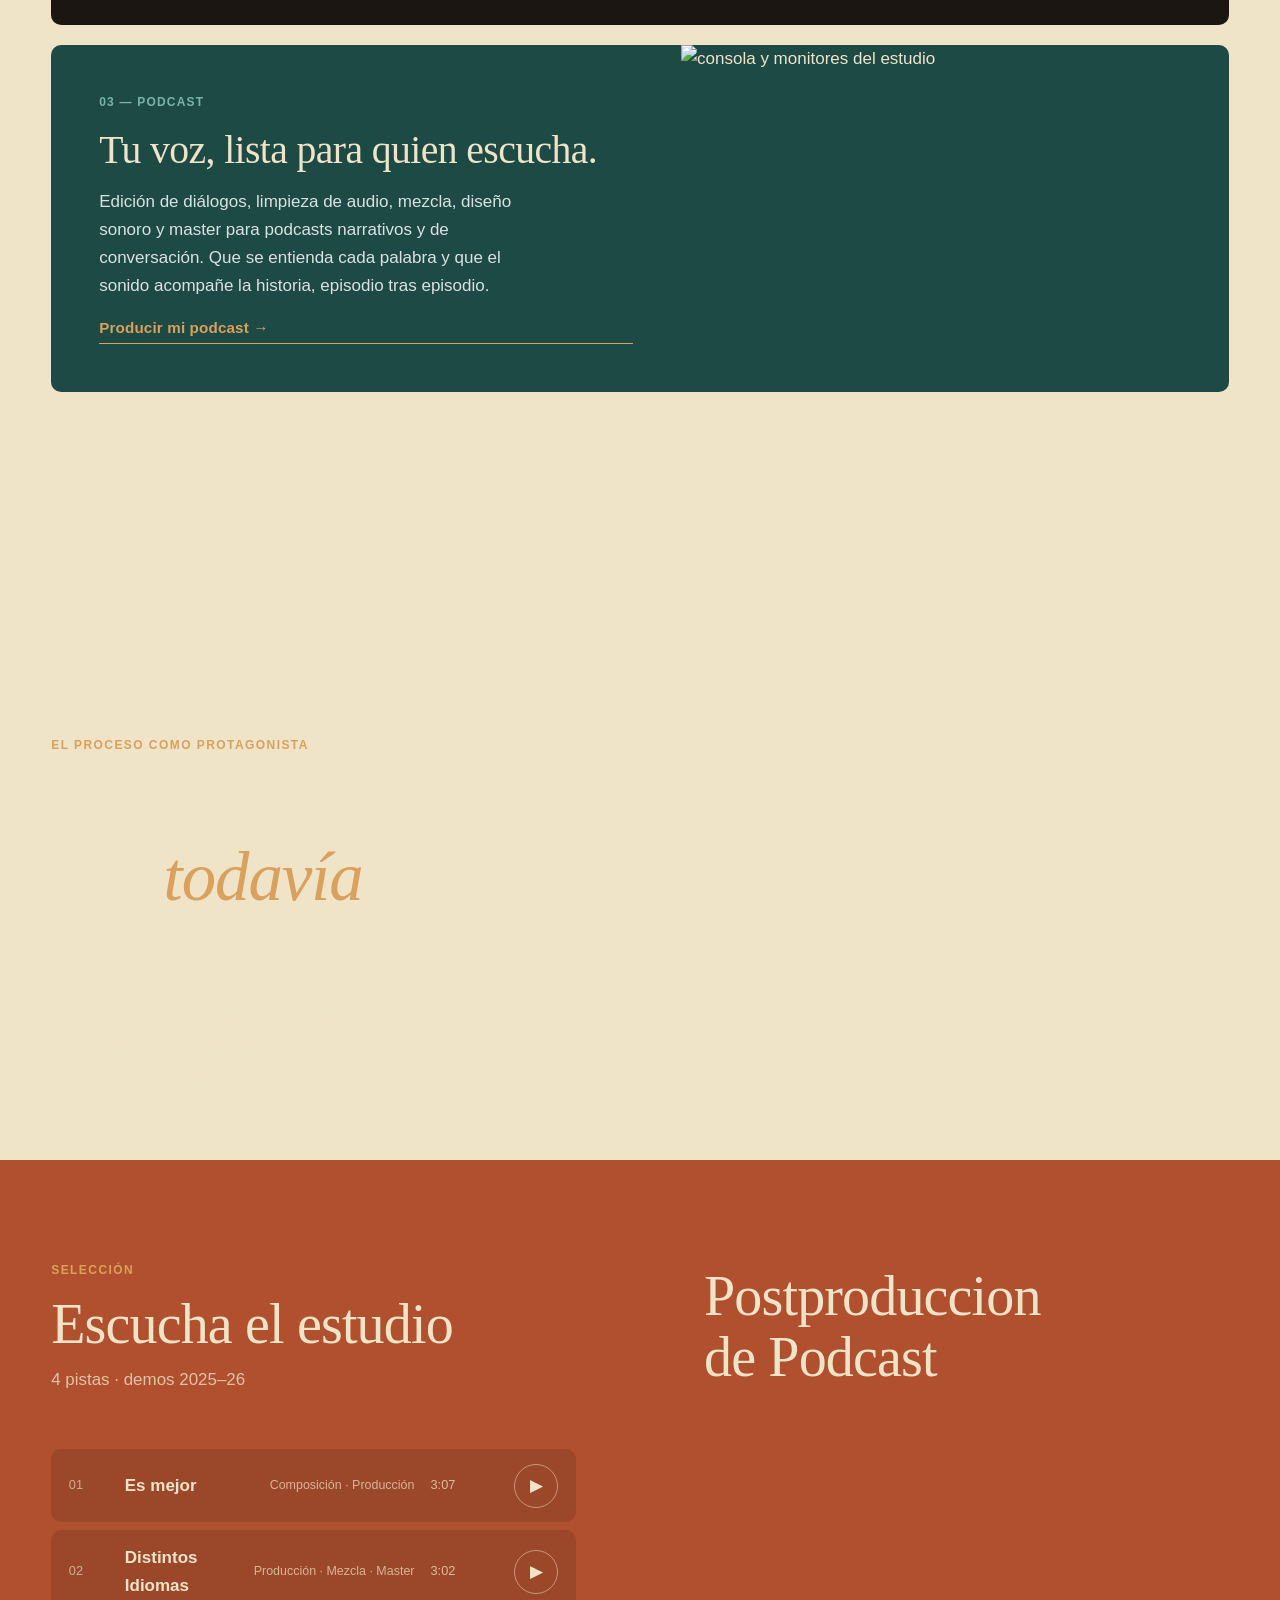
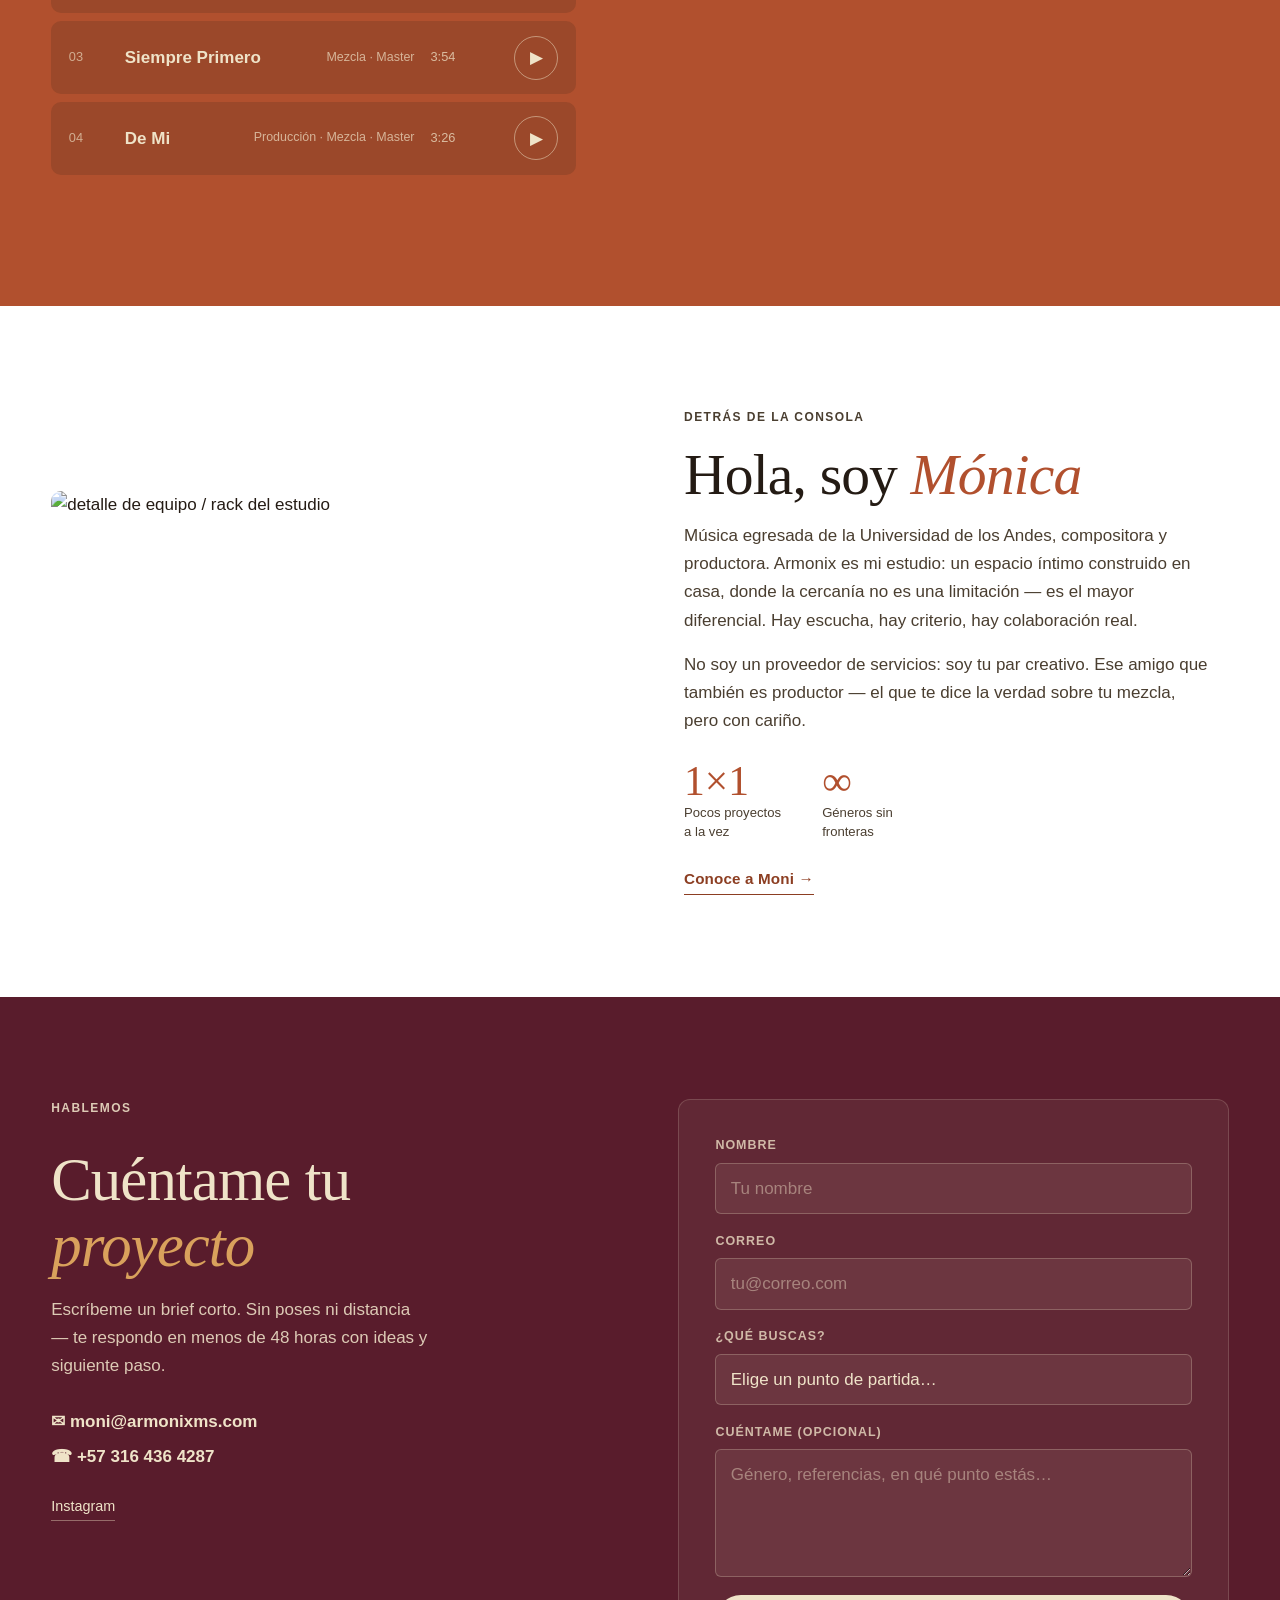
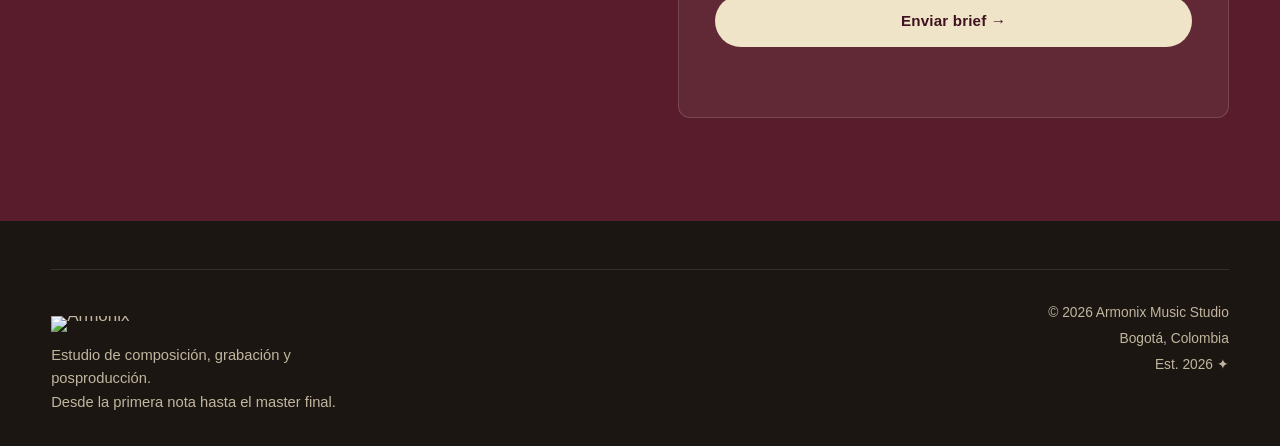
==== commit cbb9ee87: "add floating whatsapp" ====
--- a/hidden.html
+++ b/hidden.html
@@ -300,6 +300,16 @@
     </div>
 </footer>
 
+<a href="https://wa.me/573164364287"
+   class="whatsapp-float"
+   target="_blank"
+   rel="noopener noreferrer"
+   aria-label="Chat on WhatsApp">
+    <svg viewBox="0 0 32 32" width="32" height="32" fill="currentColor">
+        <path d="M16.004 3.2c-7.06 0-12.8 5.74-12.8 12.8 0 2.257.59 4.46 1.71 6.402L3.1 28.8l6.565-1.722a12.74 12.74 0 0 0 6.339 1.682h.005c7.06 0 12.8-5.74 12.8-12.8 0-3.42-1.332-6.635-3.75-9.054A12.716 12.716 0 0 0 16.004 3.2zm0 23.41c-1.91 0-3.784-.514-5.418-1.486l-.388-.23-3.896 1.022 1.04-3.798-.253-.402a10.606 10.606 0 0 1-1.628-5.716c0-5.862 4.77-10.632 10.638-10.632 2.84 0 5.51 1.106 7.518 3.115a10.563 10.563 0 0 1 3.114 7.522c0 5.863-4.77 10.605-10.727 10.605zm5.832-7.963c-.32-.16-1.892-.934-2.185-1.04-.293-.107-.507-.16-.72.16-.213.32-.826 1.04-1.013 1.254-.187.213-.373.24-.693.08-.32-.16-1.35-.498-2.572-1.588-.95-.848-1.592-1.895-1.778-2.215-.187-.32-.02-.493.14-.652.144-.143.32-.373.48-.56.16-.187.213-.32.32-.533.107-.214.053-.4-.027-.56-.08-.16-.72-1.734-.986-2.374-.26-.624-.524-.54-.72-.55h-.613c-.213 0-.56.08-.853.4-.293.32-1.12 1.094-1.12 2.667 0 1.574 1.146 3.094 1.306 3.308.16.213 2.256 3.444 5.465 4.83.763.33 1.359.527 1.823.674.766.244 1.463.21 2.014.127.614-.092 1.892-.773 2.159-1.52.266-.747.266-1.387.186-1.52-.08-.134-.293-.214-.613-.374z"/>
+    </svg>
+</a>
+
 <script src="script.js"></script>
 </body>
 </html>
--- a/styles.css
+++ b/styles.css
@@ -435,6 +435,28 @@
 .footer-tagline{ font-size: 0.92rem; line-height: 1.6; max-width: 36ch; }
 .footer-meta{ text-align: right; font-size: 0.86rem; display: flex; flex-direction: column; gap: 0.25rem; }
 
+.whatsapp-float {
+    position: fixed;
+    bottom: 24px;
+    right: 24px;
+    width: 60px;
+    height: 60px;
+    background-color: #25d366;
+    color: #ffffff;
+    border-radius: 50%;
+    display: flex;
+    align-items: center;
+    justify-content: center;
+    box-shadow: 0 4px 12px rgba(0, 0, 0, 0.25);
+    z-index: 9999;
+    transition: transform 0.2s ease, background-color 0.2s ease;
+    text-decoration: none;
+}
+
+.whatsapp-float:hover {
+    background-color: #20ba5a;
+    transform: scale(1.08);
+}
 /* =========================================================
    RESPONSIVE
    ========================================================= */
--- a/header.css
+++ b/header.css
@@ -61,7 +61,7 @@
     aspect-ratio: 240 / 60;   /* use your viewBox width / height */
 }
 .hero-content .logo-img{
-    height: clamp(48px, 10vw, 96px);
+    height: clamp(48px, 10vw, 144px);
 }
 .main-nav{ display: flex; gap: 1.8rem;}
 .main-nav a{
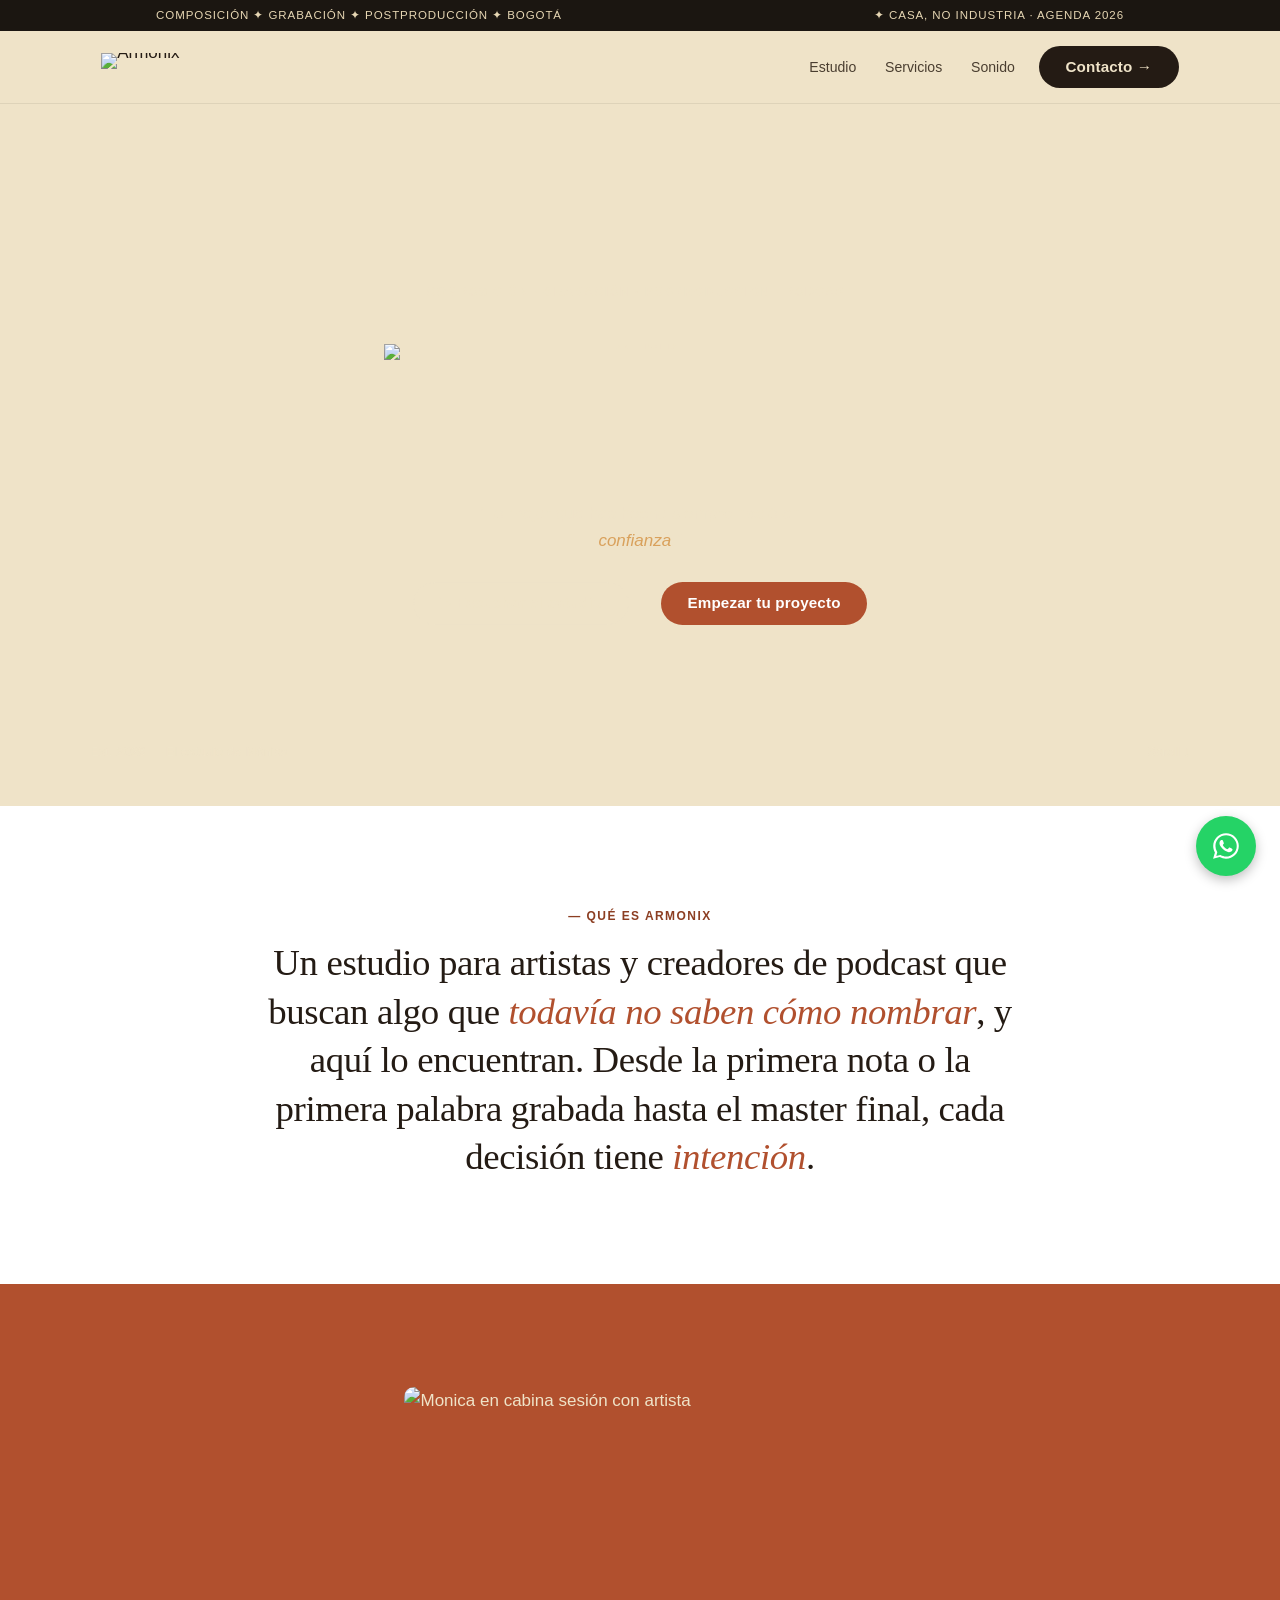
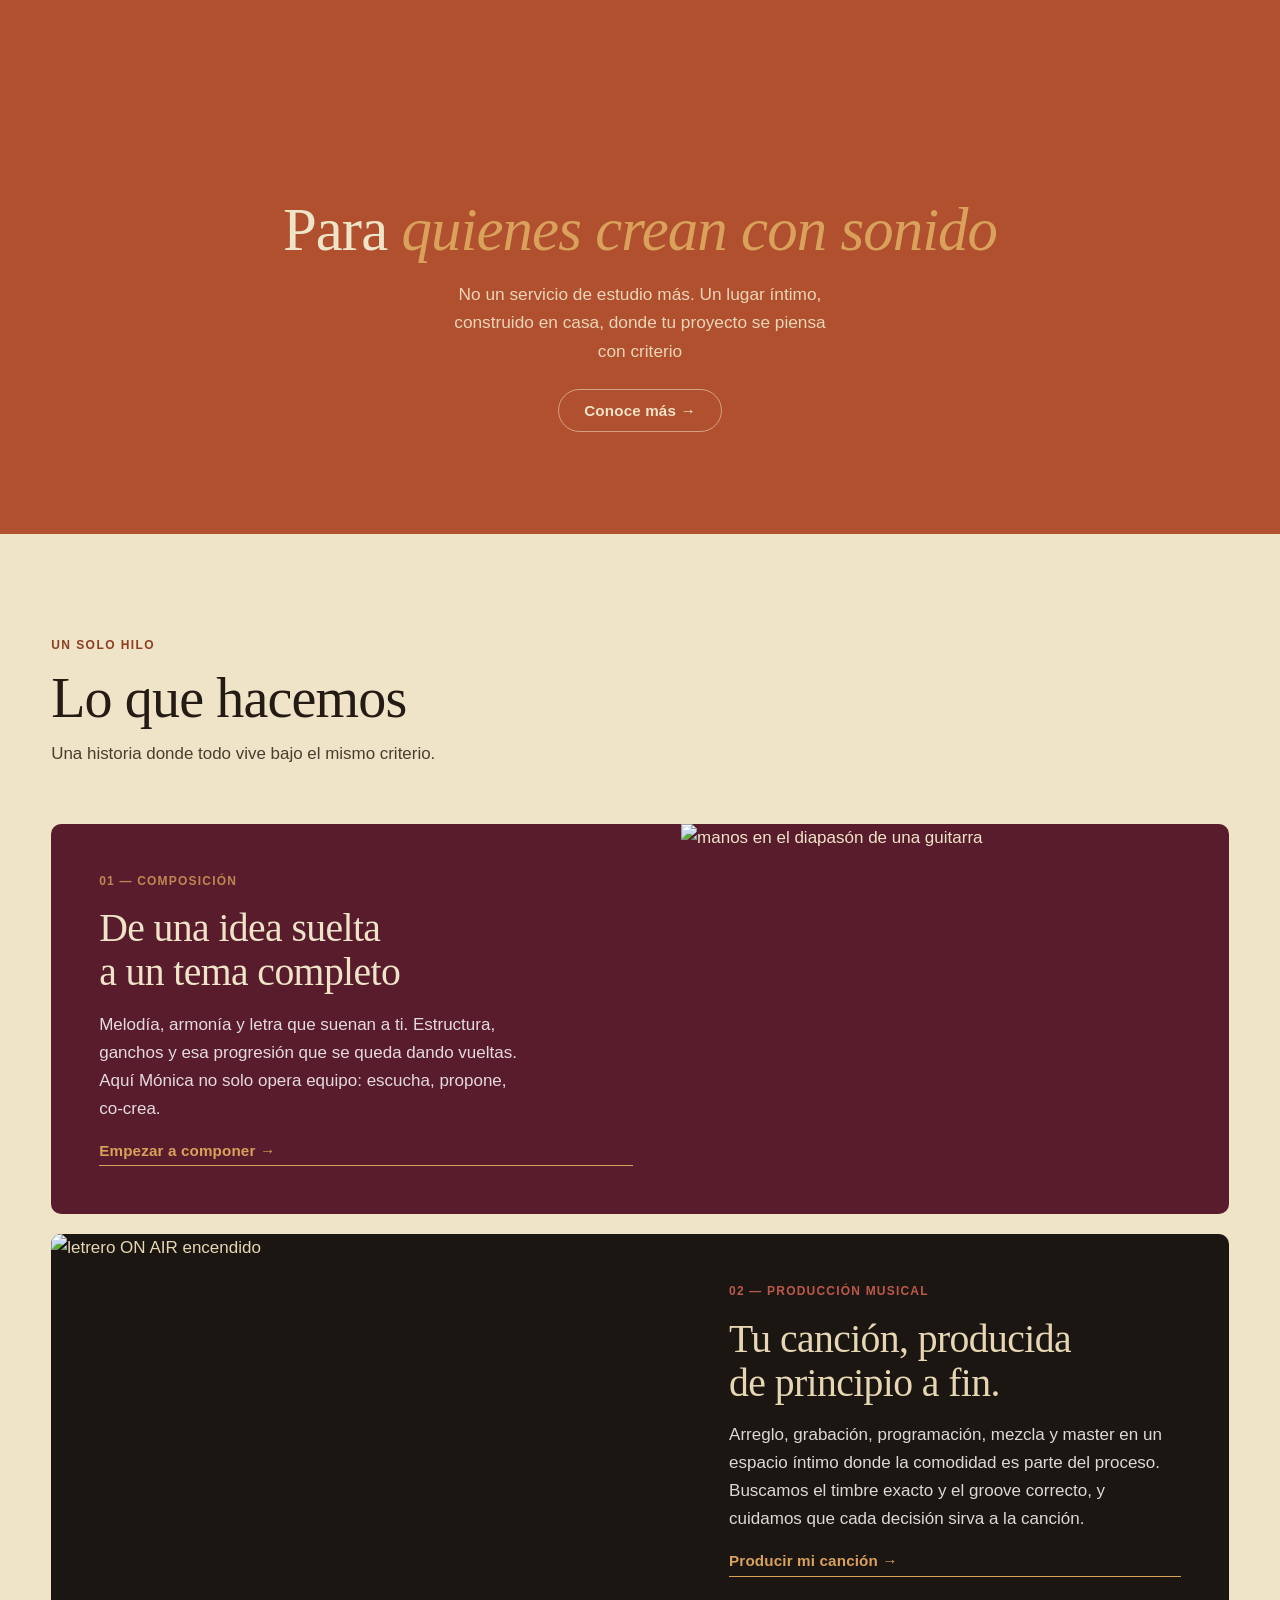
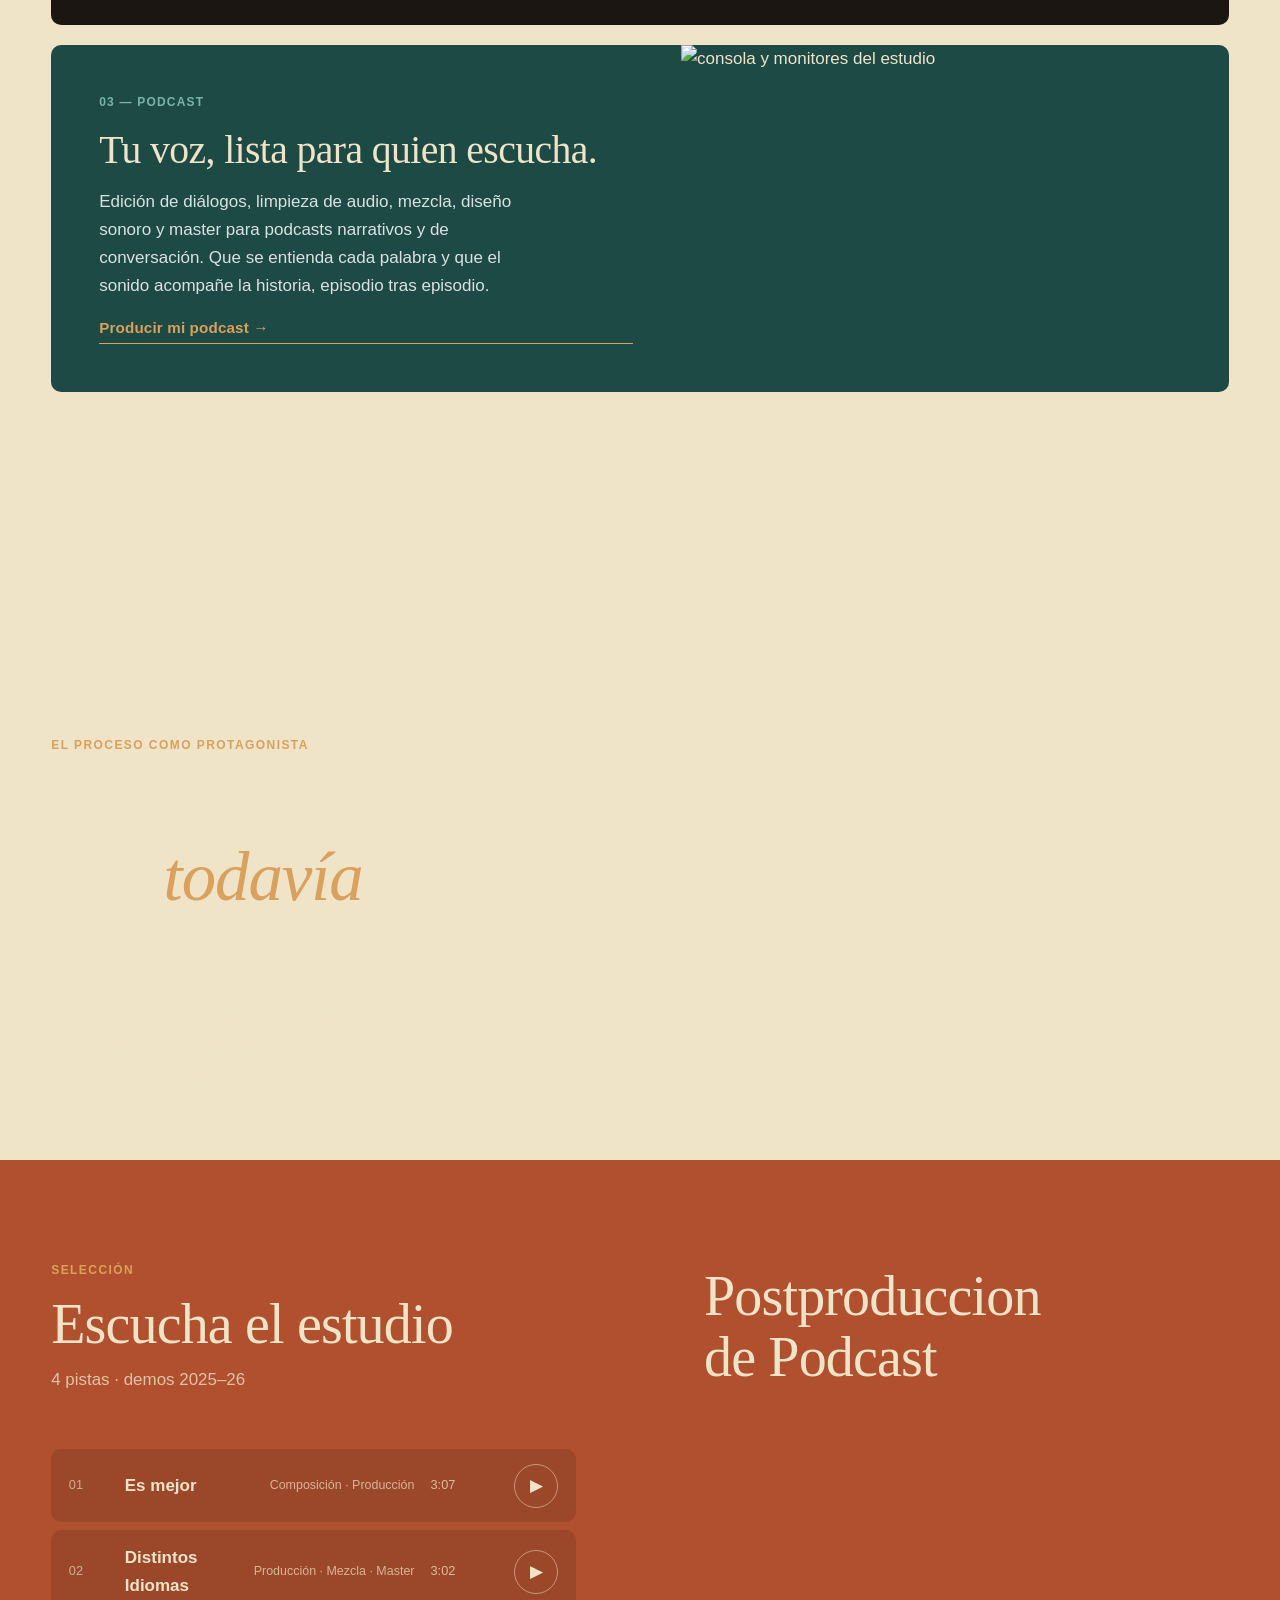
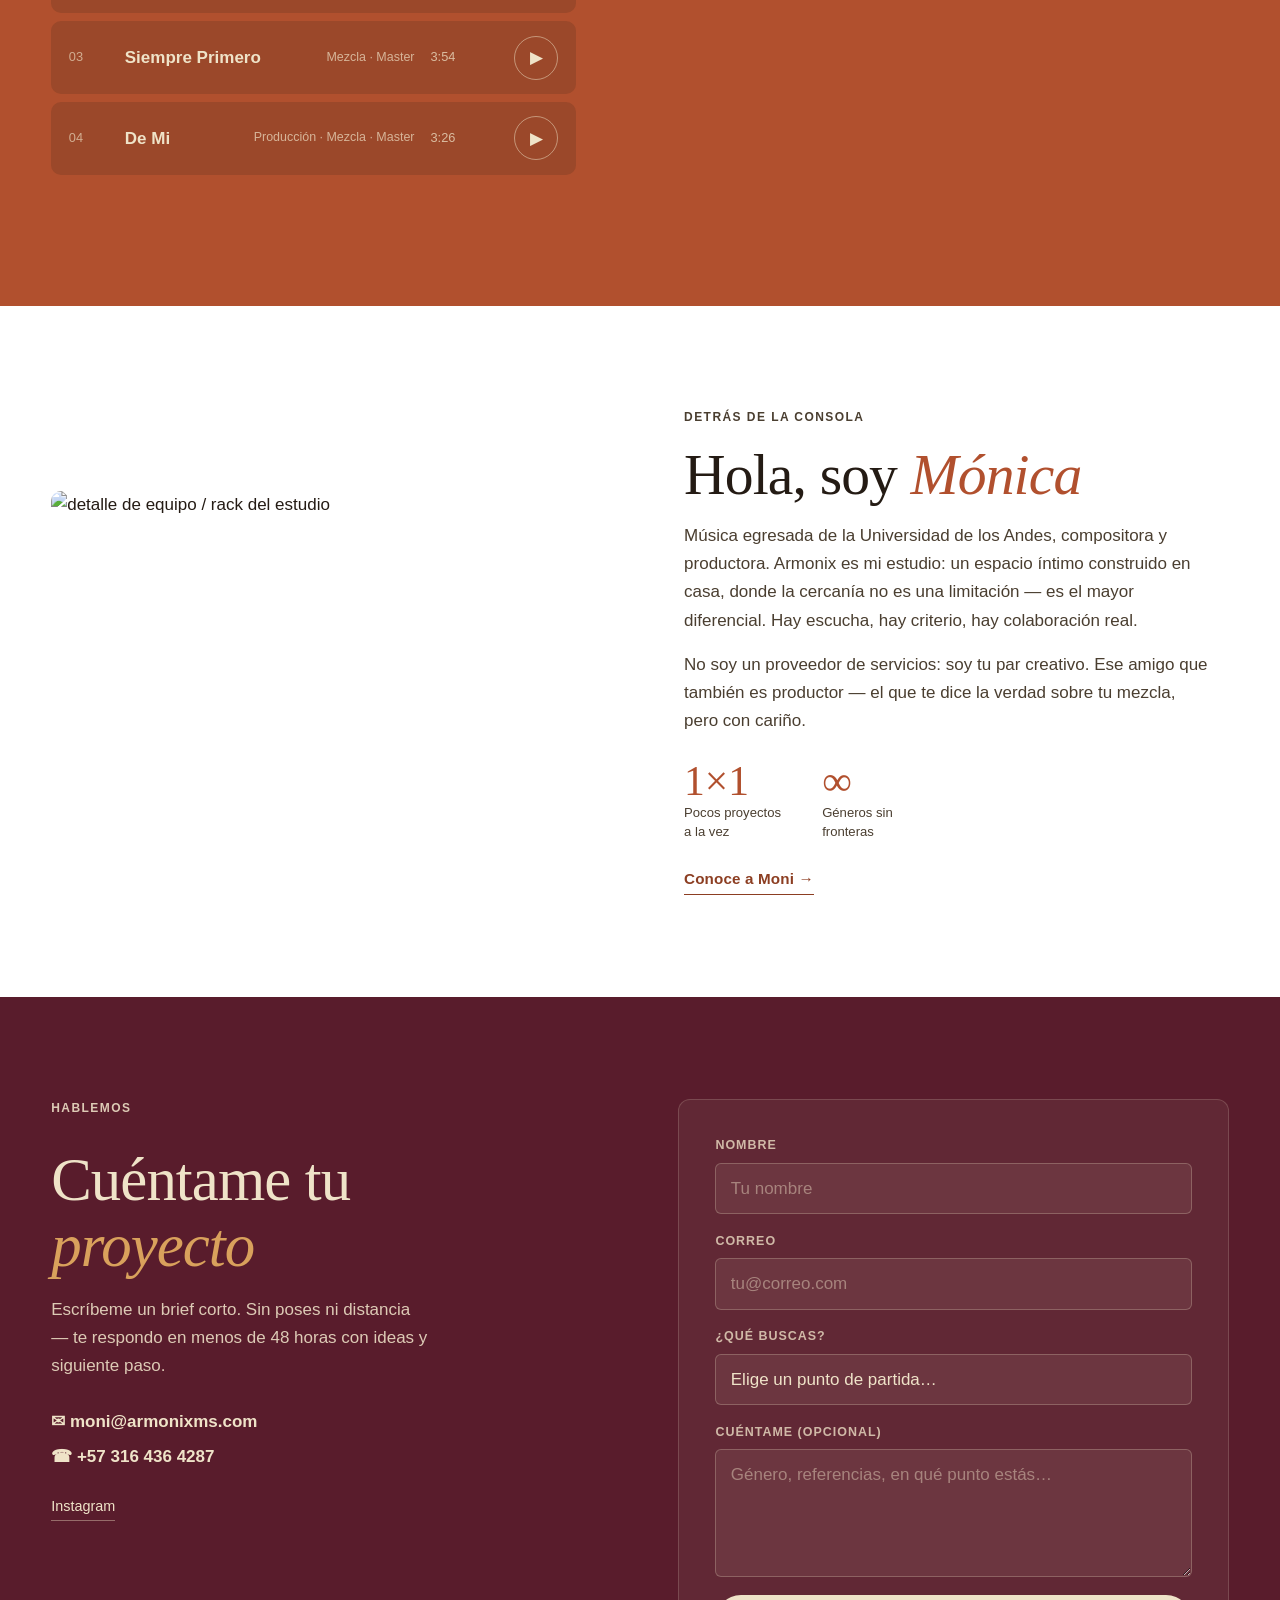
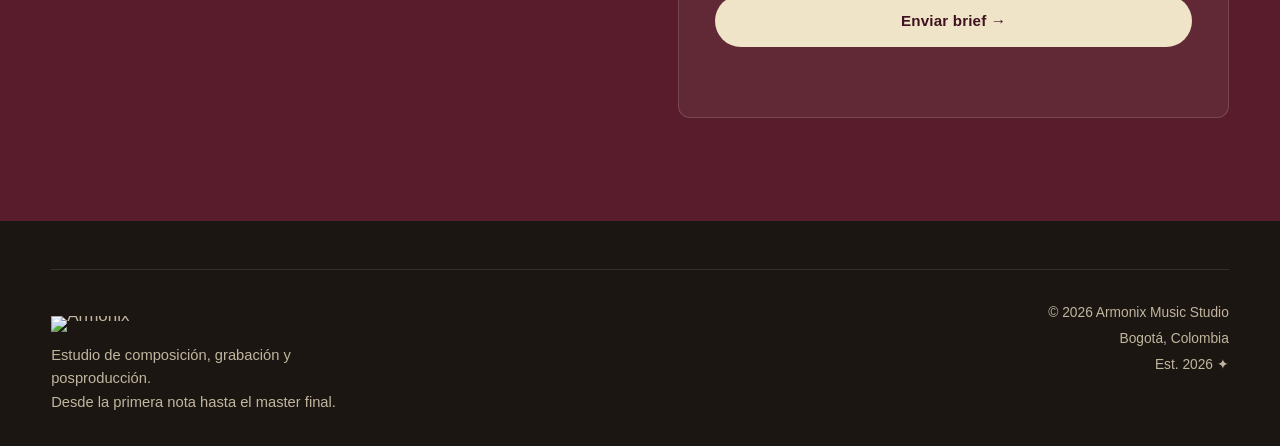
==== commit e7b2ffc9: "update hero text" ====
--- a/hidden.html
+++ b/hidden.html
@@ -54,7 +54,7 @@
         </div>
 
         <div class="hero-content">
-            <p class="eyebrow hero-eyebrow">Composición · Grabación · Posproducción</p>
+            <p class="eyebrow hero-eyebrow">Composición · Grabación · Posproducción · Podcast</p>
             <a href="#top" class="logo">
                 <img src="https://storage.armonixms.com/logo/armonix-cream.svg" alt="Armonix" class="logo-img">
             </a>
--- a/header.css
+++ b/header.css
@@ -61,7 +61,11 @@
     aspect-ratio: 240 / 60;   /* use your viewBox width / height */
 }
 .hero-content .logo-img{
-    height: clamp(48px, 10vw, 144px);
+    height: clamp(96px, 10vw, 144px);
+}
+.hero-ctas{
+    display: flex;
+    gap: 2rem;
 }
 .main-nav{ display: flex; gap: 1.8rem;}
 .main-nav a{
@@ -121,6 +125,11 @@
 
 @media (max-width: 560px){
     .header-inner{ padding: 0.75rem var(--pad); }
+    .hero-ctas{
+        display: flex;
+        flex-direction: column;
+        gap: 1rem;
+    }
 }
 
 /* mobile nav open state */
--- a/hero.css
+++ b/hero.css
@@ -34,7 +34,7 @@
     align-items: center;
     gap: 1.75rem;
 }
-.hero .hero-eyebrow{ color: var(--gold); }
+.hero .hero-eyebrow{ color: var(--cream); }
 .hero-quote em{ color: var(--gold); }
 .hero .btn-ghost{ color: var(--cream); border-color: rgba(239,227,200,0.6); }
 .hero .btn-ghost:hover{ background: var(--cream); color: var(--ink); }
